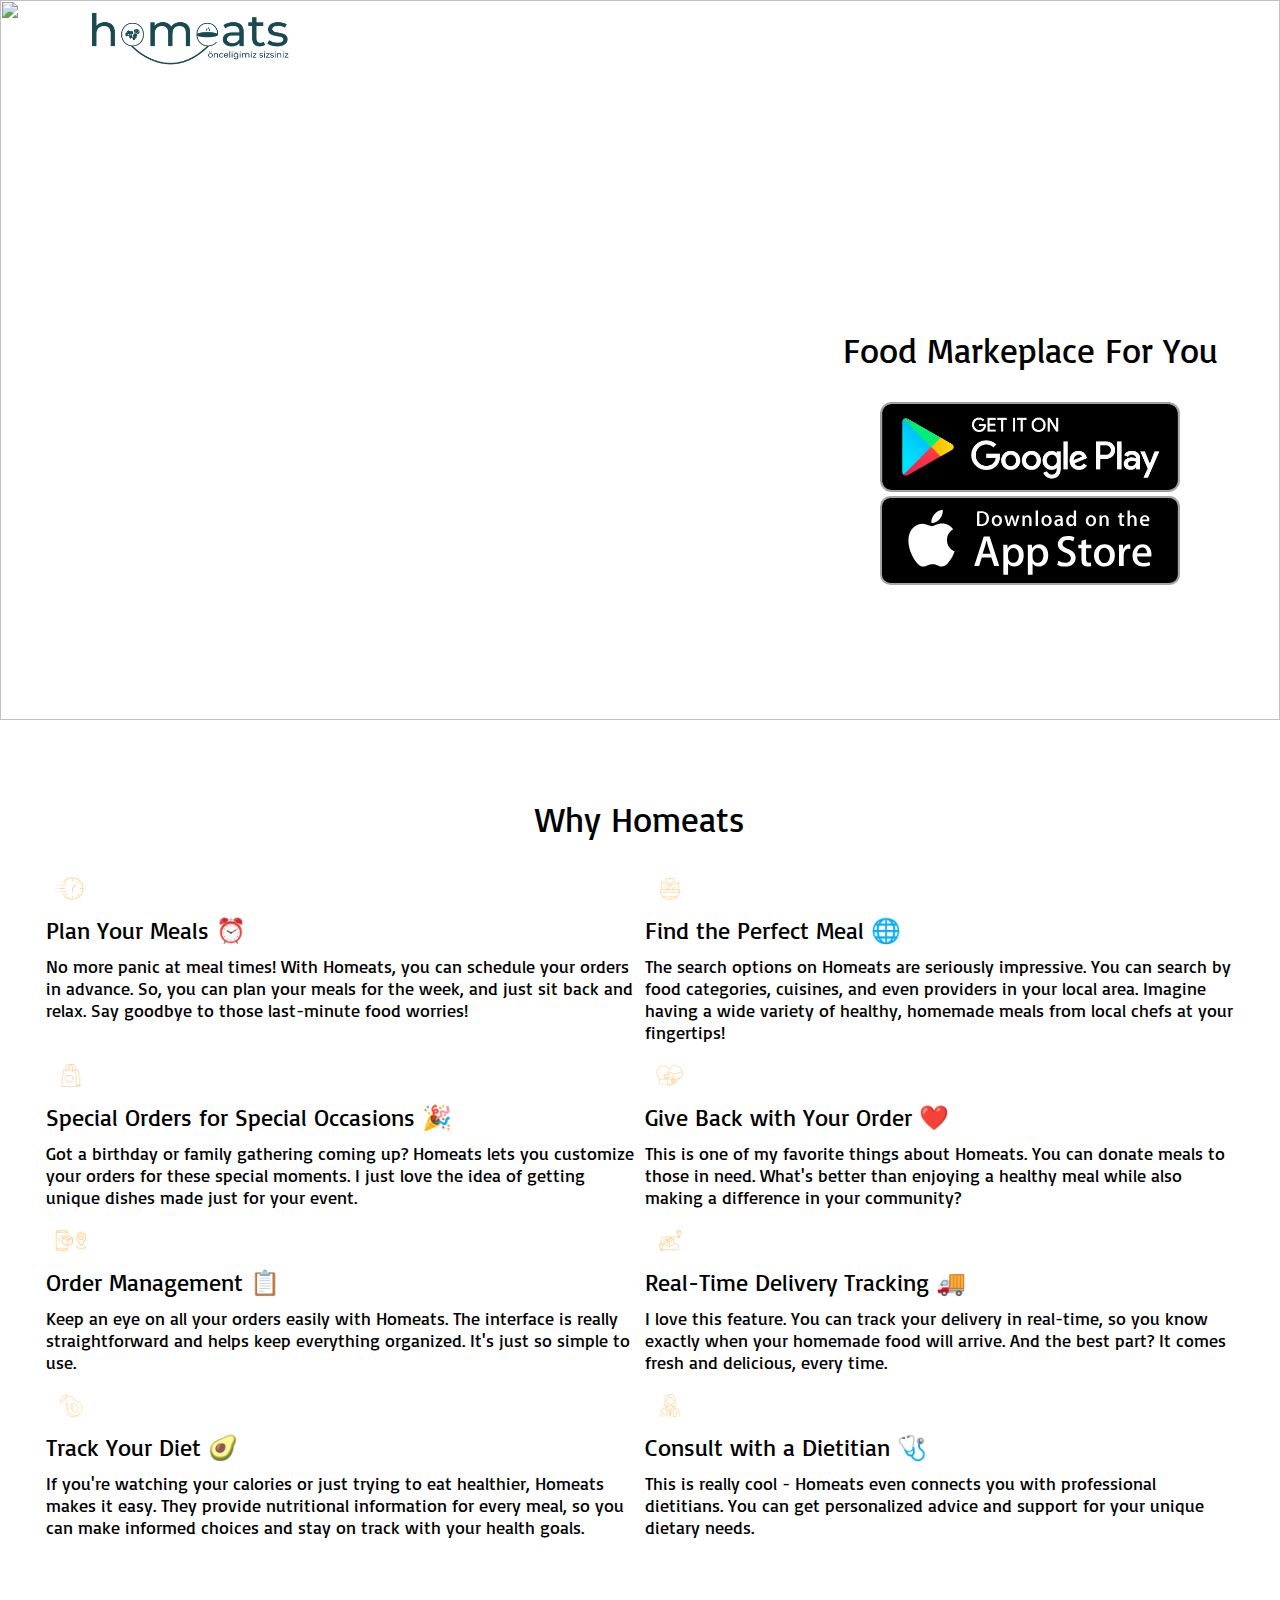
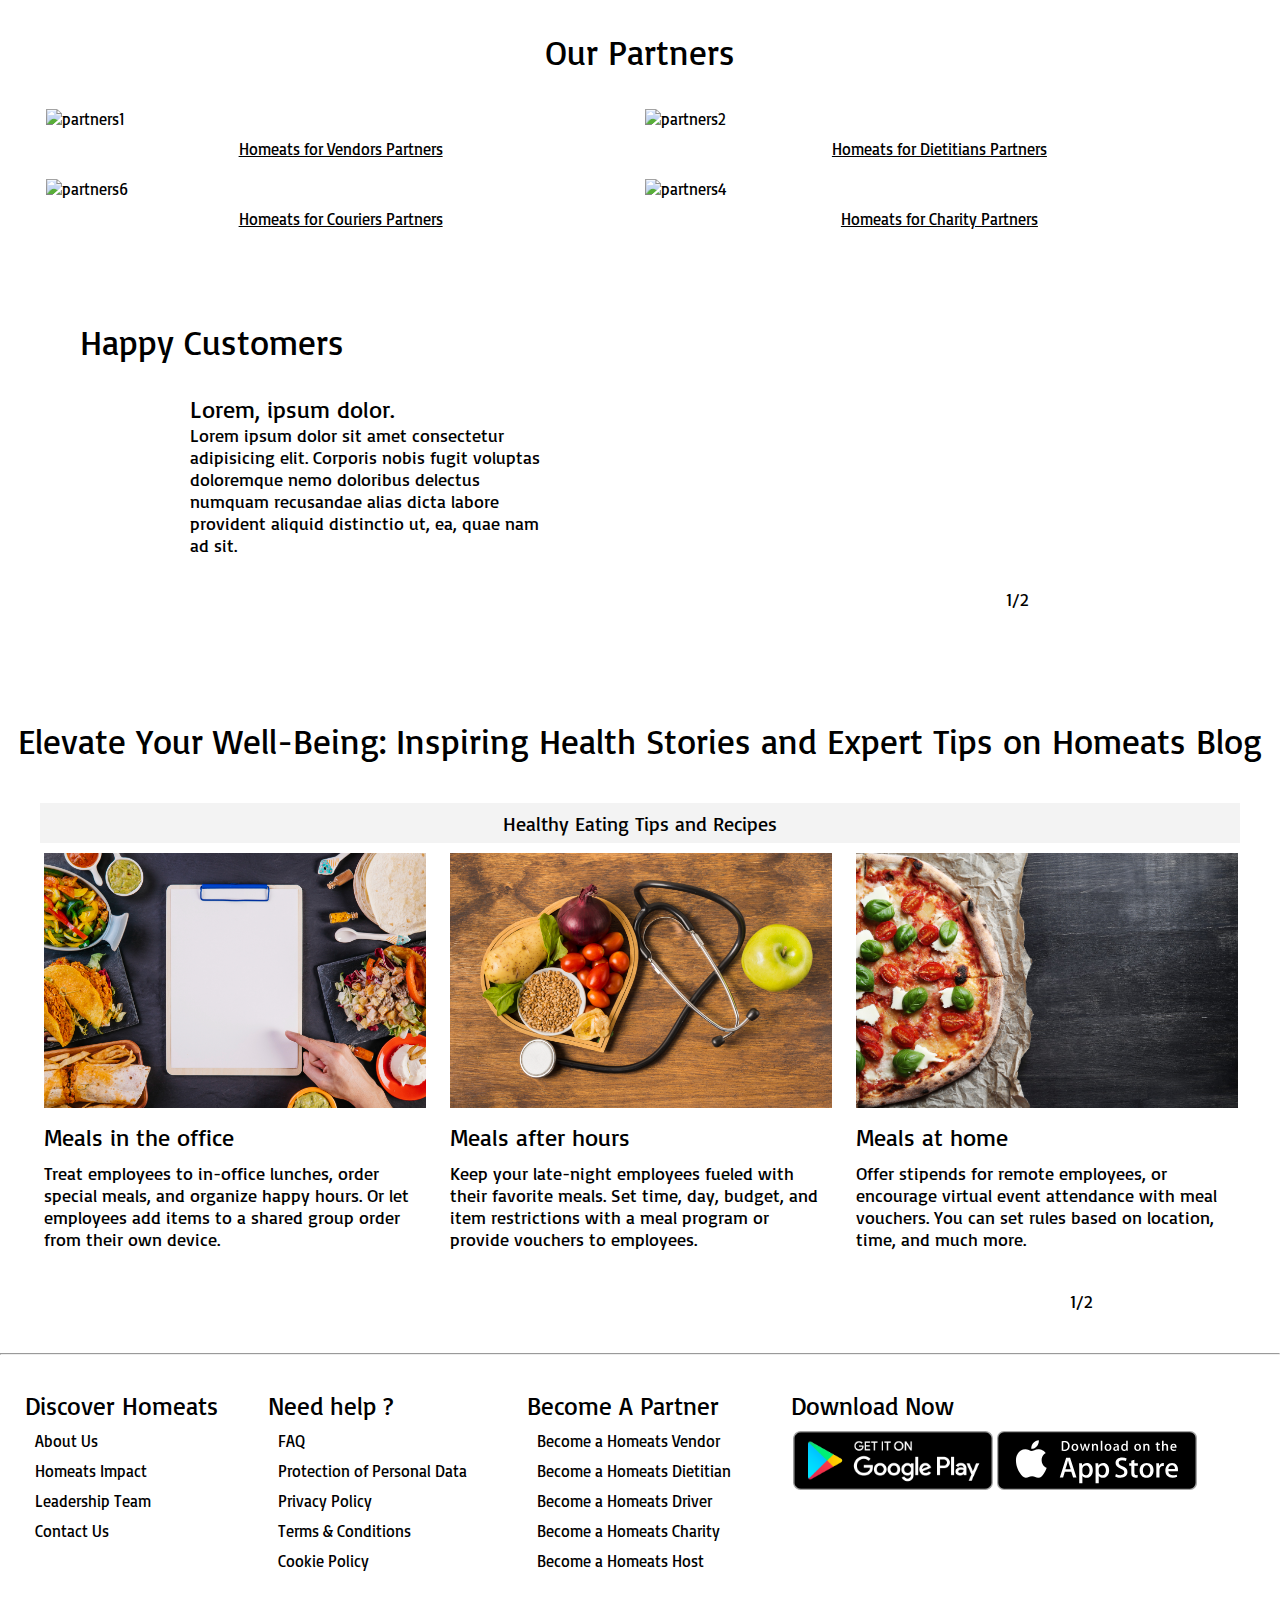
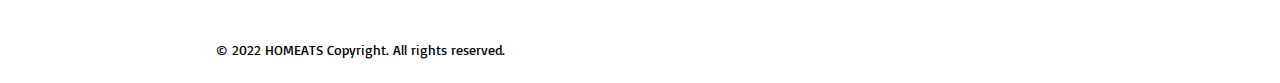
==== index.html @ 05ffae1e "small C" ====
<!DOCTYPE html>
<html lang="en">
<head>
    <meta charset="UTF-8">
    <meta http-equiv="X-UA-Compatible" content="IE=edge">
    <meta name="viewport" content="width=device-width, initial-scale=1.0">
    <script src="https://kit.fontawesome.com/84fa22bc8b.js" crossorigin="anonymous"></script>
    <link rel="stylesheet" href="style.css">
    <title>Homeats</title>
</head>
<body>
    <!---------------- header ---------------->
    <header id="header">
        <i class="fa-solid fa-bars header-bars" id="header-bars"></i>
        <a href="">
            <img src="images/logo.png" alt="logo" class="header-logo">
        </a>
    </header>
    <!---------------------------------------->



    <!---------------- nav ---------------->
    <nav>
        <div class="nav-content" id="nav-content">
            <a href="">
                <img src="images/logo.png" alt="logo" class="nav-logo">
            </a>
            <div class="nav-page">
                <a href="">
                    Discover Homeats
                </a>
                <a href="">
                    Need help?
                </a>
                <a href="">
                    Become Our Business Partner
                </a>
            </div>
            <div class="nav-download">
                <p>
                    Download Now
                </p>
                <a href="">
                    <img src="images/google play.png" alt="google play" class="nav-app-link">
                </a>
                <a href="">
                    <img src="images/app store.svg" alt="app store" class="nav-app-link">
                </a>
            </div>
            <div>
                <div class="flex-box social-media">
                    <a href="">
                        <i class="fa-brands fa-facebook"></i>
                    </a>
                    <a href="">
                        <i class="fa-brands fa-instagram"></i>
                    </a>
                    <a href="">
                        <i class="fa-brands fa-twitter"></i>
                    </a>
                    <a href="">
                        <i class="fa-brands fa-whatsapp"></i>
                    </a>
                </div>
                <div class="flex-box social-media">
                    <a href="">
                        <i class="fa-brands fa-youtube"></i>
                    </a>
                    <a href="">
                        <i class="fa-brands fa-linkedin"></i>
                    </a>
                    <a href="">
                        <i class="fa-brands fa-tiktok"></i>
                    </a>
                    <a href="">
                        <i class="fa-brands fa-pinterest"></i>
                    </a>    
                </div>
            </div>
        </div>

        <div class="nav-shadow" id="nav-shadow"></div>
    </nav>
    <!---------------------------------------->



    <!---------------- main ---------------->
    <main>
        <div id="box">
            <img src="images/Banner.png">
            
            
        </div>
        <div id="button">
    
        </div>
        <div class="main-content">
            <p class="statement">
                Food Markeplace For You
            </p>
            <a href="">
                <img src="images/google play.png" alt="google play" class="main-app-link">
            </a>
            <a href="">
                <img src="images/app store.svg" alt="app store" class="main-app-link">
            </a>
        </div>
    </main>
    <!---------------------------------------->



    <!---------------- features ---------------->
    <section class="features">
        <p class="features-statement statement">
            Why Homeats
        </p>
        <div class="feature">
            <img src="images/Why Homeats (2).png" alt="feature1">
            <p class="feature-title">
                Plan Your Meals ⏰
            </p>
            <p class="feature-text">
                No more panic at meal times! With Homeats, you can schedule your orders in advance. So, you can plan your meals for the week, and just sit back and relax. Say goodbye to those last-minute food worries!
            </p>
        </div>
        <div class="feature">
            <img src="images/Why Homeats (3).png" alt="feature3">
            <p class="feature-title">
                Find the Perfect Meal 🌐
            </p>
            <p class="feature-text">
                The search options on Homeats are seriously impressive. You can search by food categories, cuisines, and even providers in your local area. Imagine having a wide variety of healthy, homemade meals from local chefs at your fingertips!
            </p>
        </div>
        <div class="feature">
            <img src="images/Why Homeats (4).png" alt="feature4">
            <p class="feature-title">
                Special Orders for Special Occasions 🎉
            </p>
            <p class="feature-text">
                Got a birthday or family gathering coming up? Homeats lets you customize your orders for these special moments. I just love the idea of getting unique dishes made just for your event.
            </p>
        </div>
        <div class="feature">
            <img src="images/Why Homeats (5).png" alt="feature5">
            <p class="feature-title">
                Give Back with Your Order ❤️
            </p>
            <p class="feature-text">
                This is one of my favorite things about Homeats. You can donate meals to those in need. What's better than enjoying a healthy meal while also making a difference in your community?
            </p>
        </div>
        <div class="feature">
            <img src="images/Why Homeats (6).png" alt="feature7">
            <p class="feature-title">
                Order Management 📋
            </p>
            <p class="feature-text">
                Keep an eye on all your orders easily with Homeats. The interface is really straightforward and helps keep everything organized. It's just so simple to use.
            </p>
        </div>
        <div class="feature">
            <img src="images/Why Homeats (7).png" alt="feature8">
            <p class="feature-title">
                Real-Time Delivery Tracking 🚚
            </p>
            <p class="feature-text">
                I love this feature. You can track your delivery in real-time, so you know exactly when your homemade food will arrive. And the best part? It comes fresh and delicious, every time.
            </p>
        </div>
        <div class="feature">
            <img src="images/Why Homeats (8).png" alt="feature6">
            <p class="feature-title">
                Track Your Diet 🥑
            </p>
            <p class="feature-text">
                If you're watching your calories or just trying to eat healthier, Homeats makes it easy. They provide nutritional information for every meal, so you can make informed choices and stay on track with your health goals.
            </p>
        </div>
        <div class="feature">
            <img src="images/Why Homeats (9).png" alt="feature2">
            <p class="feature-title">
                Consult with a Dietitian 🩺
            </p>
            <p class="feature-text">
                This is really cool - Homeats even connects you with professional dietitians. You can get personalized advice and support for your unique dietary needs.
            </p>
        </div>
    </section>
    <!---------------------------------------->


    



    <!---------------- partenrs ---------------->
    <section class="partners">
        <p class="statement">
            Our Partners
        </p>
        <div class="partner">
            <img src="images/Homeats for Vendor.png" alt="partners1">
            <a href="https://recorderb2.github.io/homeats-business-test/">
                Homeats for Vendors Partners
            </a>
            <!-- <a href="/business.html">
                Homeats for Vendors Partners
            </a> -->
        </div>
        <div class="partner">
            <img src="images/Homeats for Dietitians (1).png" alt="partners2">
            <a href="">
                Homeats for Dietitians Partners
            </a>
        </div>
        <div class="partner">
            <img src="images/Homeats for Drivers.png" alt="partners6">
            <a href="">
                Homeats for Couriers Partners
            </a>
        </div>
        <div class="partner">
            <img src="images/Homeats for Charity (1).png" alt="partners4">
            <a href="">
                Homeats for Charity Partners
            </a>
        </div>
    </section>
    <!---------------------------------------->


        <!---------------- stories ---------------->

        <section>
            <p class="stories-statement statement">
                Happy Customers
            </p>
            <div class="stories">
                <div class="story">
                    <p class="story-title">
                        Lorem, ipsum dolor.
                    </p>
                    <p class="story-text">
                        Lorem ipsum dolor sit amet consectetur adipisicing elit. Corporis nobis fugit voluptas doloremque nemo doloribus delectus numquam recusandae alias dicta labore provident aliquid distinctio ut, ea, quae nam ad sit.
                    </p>
                </div>
                <img src="images/Happy costumers.png" alt="">
            </div>
            <div class="stories-slider">
                <i class="fa-solid fa-chevron-right"></i>
                <i class="fa-solid fa-chevron-left"></i>
                <p>
                    1/2
                </p>
            </div>
        </section>
        <!---------------------------------------->



    <!---------------- blogs ---------------->
    <section class="blogs">
        <p class="statement">
            Elevate Your Well-Being: Inspiring Health Stories and Expert Tips on Homeats Blog
        </p>
        <!-- <p class="blogs-statement">
            Offering food is an effective way to reward employees and engage customers.
        </p> -->
        <div class="blog-bar">
            <i class="fa-solid fa-chevron-left"></i>
            <p>
                Healthy Eating Tips and Recipes
            </p>
            <!-- <p>
                Fitness and Exercise for a Balanced Lifestyle
            </p>
            <p>
                Nutrition and Wellness Insights
            </p>
            <p>
                Special Dietary Needs: Gluten-Free, Dairy-Free, and More
            </p>
            <p>
                Weight Management Strategies and Advice
            </p>
            <p>
                Plant-Based and Vegan Living
            </p>
            <p>
                Mindful Eating: Nourishing Body and Mind
            </p>
            <p>
                Meal Planning and Prep: Simplifying Healthy Eating
            </p>
            <p>
                Healthy Snacking Ideas and Recipes
            </p>
            <p>
                Boosting Immunity: Supporting a Stronger Body
            </p>
            <p>
                Cooking Tips and Techniques for Healthier Meals
            </p>
            <p>
                Smart Grocery Shopping: Making Healthier Choices
            </p>
            <p>
                Healthy Lifestyle Hacks for Busy Individuals
            </p>
            <p>
                Eating for Energy: Fueling Your Active Life
            </p>
            <p>
                Sustainable Eating: Nurturing Your Body and the Planet
            </p> -->
            <i class="fa-solid fa-chevron-right"></i>
        </div>
        <div class="blog-section" id="blog-section1">
            <div class="blog" id="blog1">
                <img src="images/articles/article1.jpg" alt="">
                <p class="blog-title">
                    Meals in the office
                </p>
                <p class="blog-text">
                    Treat employees to in-office lunches, order special meals, and organize happy hours. Or let employees add items to a shared group order from their own device.
                </p>
            </div>
            <div class="blog" id="blog2">
                <img src="images/articles/article2.jpg" alt="">
                <p class="blog-title">
                    Meals after hours
                </p>
                <p class="blog-text">
                    Keep your late-night employees fueled with their favorite meals. Set time, day, budget, and item restrictions with a meal program or provide vouchers to employees.
                </p>
            </div>
            <div class="blog" id="blog3">
                <img src="images/circle/pizza.jpg" alt="">
                <p class="blog-title">
                    Meals at home
                </p>
                <p class="blog-text">
                    Offer stipends for remote employees, or encourage virtual event attendance with meal vouchers. You can set rules based on location, time, and much more.
                </p>
            </div>
            <div class="blog" id="blog4">
                <img src="images/articles/article4.jpg" alt="">
                <p class="blog-title">
                    Meals while traveling
                </p>
                <p class="blog-text">
                    Whether for traveling sales teams or employees at client sites, you can set up meal programs to make sure they’re well fed no matter where they are.
                </p>
            </div>
        </div>
        <div class="blogs-slider">
            <i class="fa-solid fa-chevron-right"></i>
            <i class="fa-solid fa-chevron-left"></i>
            <p>
                1/2
            </p>
        </div>
    </section>
    <!---------------------------------------->

    <hr>

    <!---------------- footer ---------------->
    <footer>
        <div>
            <p class="footer-title">
                Discover Homeats
            </p>
            <a href="">
                About Us
            </a>
            <a href="">
                Homeats Impact
            </a>
            <a href="">
                Leadership Team
            </a>
            <a href="">
                Contact Us
            </a>
            <!-- <a href="">
                Social Responsibility Projects
            </a> -->
        </div>
        <div>
            <p class="footer-title">
                Need help ?
            </p>
            <a href="">
                FAQ
            </a>
            <a href="">
                Protection of Personal Data
            </a>
            <a href="">
                Privacy Policy
            </a>
            <a href="">
                Terms & Conditions
            </a>
            <a href="">
                Cookie Policy            
            </a>
        </div>
        <div class="cu-width">
            <p class="footer-title">
                Become A Partner
            </p>
            <a href="">
                Become a Homeats Vendor
            </a>
            <a href="">
                Become a Homeats Dietitian
            </a>
            <a href="">
                Become a Homeats Driver 
            </a>
            <a href="">
                Become a Homeats Charity
            </a>
            <a href="">
                Become a Homeats Host           
            </a>
        </div>
        <div>
            <p class="footer-title">
                Download Now
            </p>
            <div class="flex-box">
                <a href="">
                    <img src="images/google play.png" alt="goole play" class="footer-app-link">
                </a>
                <a href="">
                    <img src="images/app store.svg" alt="app store" class="footer-app-link">
                </a>
            </div>
        </div>
        <div class="footer-end">
            <div>
                <div class="flex-box social-media">
                    <a href="">
                        <i class="fa-brands fa-facebook"></i>
                    </a>
                    <a href="">
                        <i class="fa-brands fa-instagram"></i>
                    </a>
                    <a href="">
                        <i class="fa-brands fa-twitter"></i>
                    </a>
                    <a href="">
                        <i class="fa-brands fa-whatsapp"></i>
                    </a>
                </div>
                <div class="flex-box social-media">
                    <a href="">
                        <i class="fa-brands fa-youtube"></i>
                    </a>
                    <a href="">
                        <i class="fa-brands fa-linkedin"></i>
                    </a>
                    <a href="">
                        <i class="fa-brands fa-tiktok"></i>
                    </a>
                    <a href="">
                        <i class="fa-brands fa-pinterest"></i>
                    </a>    
                </div>
            </div>
            <p class="copy-right">
                © 2022 HOMEATS Copyright. All rights reserved.
            </p>
        </div>    
    </footer>
    <script src="main.js"></script>
</body>
</html>
---- style.css ----
/* main sitting */
@import url("https://fonts.googleapis.com/css2?family=Basic&display=swap");
/* font-family: 'Basic', sans-serif; */
* {
  box-sizing: border-box;
  margin: 0;
  padding: 0;
  font-family: "Basic", sans-serif;
}
html {
  overflow-x: hidden;
}
body {
  /* background-color: #f0f0f0; */
  overflow-x: hidden;
  position: relative;
}
a {
  text-decoration: none;
  color: black;
}
a:hover {
  color: grey;
}
/* ------------------------ */

/* -------- clases -------- */
.statement {
  text-align: center;
  font-size: 23px;
  /* size */
  width: 100vw;
  /* space */
  margin: 6vw 5px 30px 5px;
}
.flex-box {
  display: flex;
}
/* ------------------------ */

/* -------- header -------- */
header {
  /* size */
  width: 100vw;
  /* move */
  position: fixed;
  z-index: 1;
}
.header-bars {
  color: #1a4951;
  cursor: pointer;
  /* size */
  font-size: 30px;
  /* move */
  position: relative;
  bottom: 25px;
  /* space */
  margin: 0 0 0 4vw;
}
.header-logo {
  /* size */
  width: 200px;
  /* space */
  margin: 10px 2vw 2px 3vw;
}
/* ------------------------ */

/* -------- nav -------- */
.nav-content {
  background-color: #f0f0f0;
  z-index: 3;
  /* dispaly */
  display: flex;
  flex-direction: column;
  align-items: center;
  /* size */
  width: 300px;
  max-width: 88vw;
  height: 100vh;
  /* move */
  position: fixed;
  top: 0;
  left: -300px;
  transition: transform 130ms ease-in-out;
}
.nav-logo {
  /* size */
  width: 200px;
  height: 60px;
  /* space */
  margin: 9px 0 20px 0;
}
.nav-page > a {
  text-align: center;
  /* display */
  display: block;
  /* space */
  margin: 25px 10px;
}
.nav-download {
  /* display */
  display: flex;
  flex-direction: column;
  align-items: center;
}
.nav-download > p {
  /* space */
  margin: 10px 0;
}
.nav-app-link {
  /* size */
  width: 200px;
  /* space */
  margin: 0 5px;
}
.nav-shadow {
  background-color: #0000007c;
  z-index: 2;
  cursor: pointer;
  /* display */
  display: none;
  /* size */
  width: 100vw;
  height: 100vh;
  /* move */
  position: fixed;
  top: 0;
}
nav .social-media{
  margin-top: 10px;
}
/* ------------------------ */

/* -------- main -------- */
#box {
  display: flex;
  position: absolute;
  z-index: -1;
  top: 0;
  transition: transform 330ms ease-in-out;
}
#box > img {
  width: 100vw;
  height: 60vh;
}
/* .main-statement{
    font-size: 20px;
    margin: 20px 0;
    text-align: center;
} */
.main-content {
  /* display */
  display: flex;
  flex-direction: column;
  align-items: center;
  justify-content: center;
  /* size */
  height: 60vh;
  width: 100vw;
}
.main-app-link {
  /* size */
  width: 200px;
}
/* ------------------------ */

/* -------- fetures -------- */
.features {
  display: flex;
  flex-wrap: wrap;
  justify-content: center;
}
/* .features-statement{
  text-align: left;
  margin-left: 10px;
} */
.feature {
  /* border: black solid 1px; */
  padding: 15px;
  width: 100vw;
}
.feature > img {
  width: 50px;
}
.feature > p {
  margin: 10px 0;
}
.feature-title {
  font-size: 24px;
}
.feature-text {
  font-size: 18px;
}
/* ------------------------ */

/* -------- stories -------- */
.stories{
  display: flex;
  justify-content: center;
  align-items: center;
  /* background-color: red; */
}
.stories-statement {
  text-align: left;
  margin-left: 80px;
}
.stories > img{
  width: 45%;
  margin-right: 8%;
}
.story{
  width: 65%;
  margin-left: 10%;
}
.story-title{
  font-size: 24px;
  width: 60%;
  margin-left: 10%;
}
.story-text{
  font-size: 18px;
  width: 60%;
  margin-left: 10%;
}


.stories-slider {
  display: flex;
  flex-direction: row-reverse;
  align-items: center;
  width: 90vw;
  /* background-color: brown; */
  /* height: 7vh; */
  margin: 20px 30px 20px 0;
}
.stories-slider > i {
  cursor: pointer;
  font-size: 25px;
  text-align: center;
  width: 40px;
  line-height: 40px;
  border-radius: 50%;
  background-color: rgb(221, 221, 221);
  margin: 8px;
}
.stories-slider > p {
  font-size: 18px;
  margin: 12px;
}
/* ------------------------ */



/* -------- partenrs -------- */
.partners {
  /* display */
  display: flex;
  flex-wrap: wrap;
  justify-content: center;
}
.partner {
  /* dispaly */
  display: flex;
  flex-direction: column;
  align-items: center;
  /* space */
  margin: 15px 0;
}
.partner > img {
  /* size */
  width: 100vw;
}
.partner > a {
  margin: 10px 0;
  text-decoration: underline;
}
/* ------------------------ */



/* -------- blogs -------- */

.blogs {
  /* height: 100vh; */
  display: flex;
  flex-direction: column;
  justify-content: center;
  align-items: center;
}

.blogs-statement{
    /* color:red; */
    font-size: 18px;
    margin: 0 5px 30px 5px;
    text-align: center;
}

.blog-bar {
  background-color: rgb(243, 243, 243);
  width: 85vw;
  height: 40px;
  font-size: 16px;
  display: flex;
  justify-content: space-around;
  align-items: center;
  margin: 10px 0;
}
.blog-bar > p {
  display: flex;
  height: 100%;
  /* width: 50%; */
  justify-content: center;
  align-items: center;
}
.blog-bar > i{
  /* width: 10%; */
}
.blog-section {
  width: 85vw;
  overflow: hidden;
  display: flex;
  /* justify-content: center; */
}
.blog {
  /* height: 55vh; */
  /* flex: 1 0 33.333%; */
  flex: 1 0 100%;
  /* width: calc(100% / 3); */
  /* width: 95%;
    transform: translateX(-000%); */
}
#blog1 {
  /* background-color: blue; */
}
/* #blog2{
    background-color: red;
}
#blog3{
    background-color: green;
}
#blog4{
    background-color: yellow;
}
#blog5{
    background-color: purple;
} */
.blog > img {
  width: 100%;
}
.blog-title {
  font-size: 24px;
  margin: 10px 0;
}
.blog-text {
  font-size: 18px;
}
.blogs-slider {
  display: flex;
  flex-direction: row-reverse;
  align-items: center;
  width: 90vw;
  /* background-color: brown; */
  height: 7vh;
  margin: 20px 0;
}
.blogs-slider > i {
  cursor: pointer;
  font-size: 25px;
  text-align: center;
  width: 40px;
  line-height: 40px;
  border-radius: 50%;
  background-color: rgb(221, 221, 221);
  margin: 8px;
}
.blogs-slider > p {
  font-size: 18px;
  margin: 12px;
}




/* ------------------------ */



/* -------- footer -------- */
footer > div {
  /* space */
  margin: 25px;
}
.footer-title {
  font-size: 25px;
  /* space */
  margin: 10px 0;
}
footer > div > a {
  /* display */
  display: block;
  /* space */
  margin: 10px;
}
.footer-app-link {
  /* size */
  width: 40vw;
  margin: 0 2px;
  max-width: 200px;
}
.footer-end {
  display: flex;
  flex-wrap: wrap;
}
.social-media {
  font-size: 25px;
  /* size */
  width: 90vw;
}
.social-media > a {
  /* display */
  display: block;
  /* space */
  margin: 5px;
}
.copy-right {
  font-size: 14px;
  margin: 10px 0 0 15px;
}
/* ------------------------ */

/* ------------------------ 360px ------------------------ */
@media (min-width: 360px) {
}
/* -------------------------------------------------------- */

/* ------------------------ 460px ------------------------ */
@media (min-width: 460px) {
  /* -------- footer -------- */
  .footer-end {
    justify-content: space-between;
    align-items: center;
  }
  .social-media {
    width: max-content;
  }
  /* ------------------------ */
}
/* -------------------------------------------------------- */

/* ------------------------ 560px ------------------------ */
@media (min-width: 560px) {
  /* -------- main -------- */
  #box > img {
    height: 80vh;
  }
  .main-content {
    height: 80vh;
  }

  
  /* ------------------------- */

  /* -------- features -------- */
  .feature {
    padding: 0;
    width: 46vw;
    margin: 5px;
  }
  /* -------------------------- */

  /* -------- partners -------- */
  .partners {
    /* display */
    display: flex;
    flex-wrap: wrap;
    justify-content: center;
  }
  .partner {
    /* dispaly */
    display: flex;
    flex-direction: column;
    align-items: center;
    /* space */
    margin: 5px;
  }
  .partner > img {
    /* size */
    width: 46vw;
  }
  /* ------------------------ */

  /* --------- blogs ----------- */

  .blog-bar {
    background-color: rgb(243, 243, 243);
    width: 91.5vw;
    height: 40px;
    font-size: 16px;
    display: flex;
    justify-content: space-around;
    align-items: center;
    margin: 10px 0;
  }
  .blog-bar > p {
    display: flex;
    height: 100%;
    width: 50%;
    justify-content: center;
    align-items: center;
  }
  .blog-bar-active {
    background-color: rgb(199, 199, 199);
  }

  .blog-section {
    width: 93vw;
    overflow: hidden;
    display: flex;
    /* justify-content: center; */
  }
  .blog {
    /* height: 55vh; */
    /* flex: 1 0 33.333%; */
    flex: 1 0 48.1%;
    margin: 0 1%;
    /* width: calc(100% / 3); */
    /* width: 95%;
    transform: translateX(-000%); */
  }
  /* ------------------------ */
}
/* -------------------------------------------------------- */

/* ------------------------ 700px ------------------------ */
@media (min-width: 700px) {
  /* -------- clases -------- */
  .statement {
    font-size: 26px;
  }
  /* ------------------------ */

  /* -------- main -------- */
  main {
    /* background-image: url(images/bg-large.jpg); */
    /* size */
    width: 100vw;
    height: 80vh;
    /* move */
    position: relative;
  }
  .main-content {
    /* move */
    position: absolute;
    left: calc(50vw - 200px);
    top: 100px;
    
  }
  .main-app-link {
    /* size */
    width: 230px;
  }
  /* ------------------------ */
}
/* -------------------------------------------------------- */

/* ------------------------ 800px ------------------------ */
@media (min-width: 800px) {
  /* -------- footer -------- */
  footer {
    display: flex;
    flex-wrap: wrap;
  }
  /* ------------------------ */
}
/* -------------------------------------------------------- */

/* ------------------------ 900px ------------------------ */
@media (min-width: 900px) {
  /* -------- clases -------- */
  .statement {
    font-size: 35px;
  }
  /* ------------------------ */

  /* -------- main -------- */
  .main-content {
    /* move */
    position: absolute;
    left: calc(50vw - 250px);
    top: 60px;
  }
  .main-app-link {
    /* size */
    width: 300px;
  }
  /* ------------------------ */

  /* --------- blogs ----------- */

  .blog-bar {
    background-color: rgb(243, 243, 243);
    width: 93.7vw;
    height: 40px;
    font-size: 16px;
    display: flex;
    justify-content: space-around;
    align-items: center;
    margin: 10px 0;
  }
  .blog-bar > p {
    display: flex;
    height: 100%;
    width: 50%;
    justify-content: center;
    align-items: center;
    font-size: 20px;
  }
  .blog-bar-active {
    background-color: rgb(199, 199, 199);
  }

  .blog-section {
    width: 95vw;
    overflow: hidden;
    display: flex;
    /* justify-content: center; */
  }
  .blog {
    /* height: 55vh; */
    flex: 1 0 31.4%;
    /* flex: 1 0 48.1%; */
    margin: 0 1%;
    /* width: calc(100% / 3); */
    /* width: 95%;
        transform: translateX(-000%); */
  }
  /* ------------------------ */

  /* -------- footer -------- */
  .footer-end {
    justify-content: space-around;
    width: 41vw;
  }
  /* .cu-width{
        width: 270px;
    } */
  /* ------------------------ */
}
/* -------------------------------------------------------- */
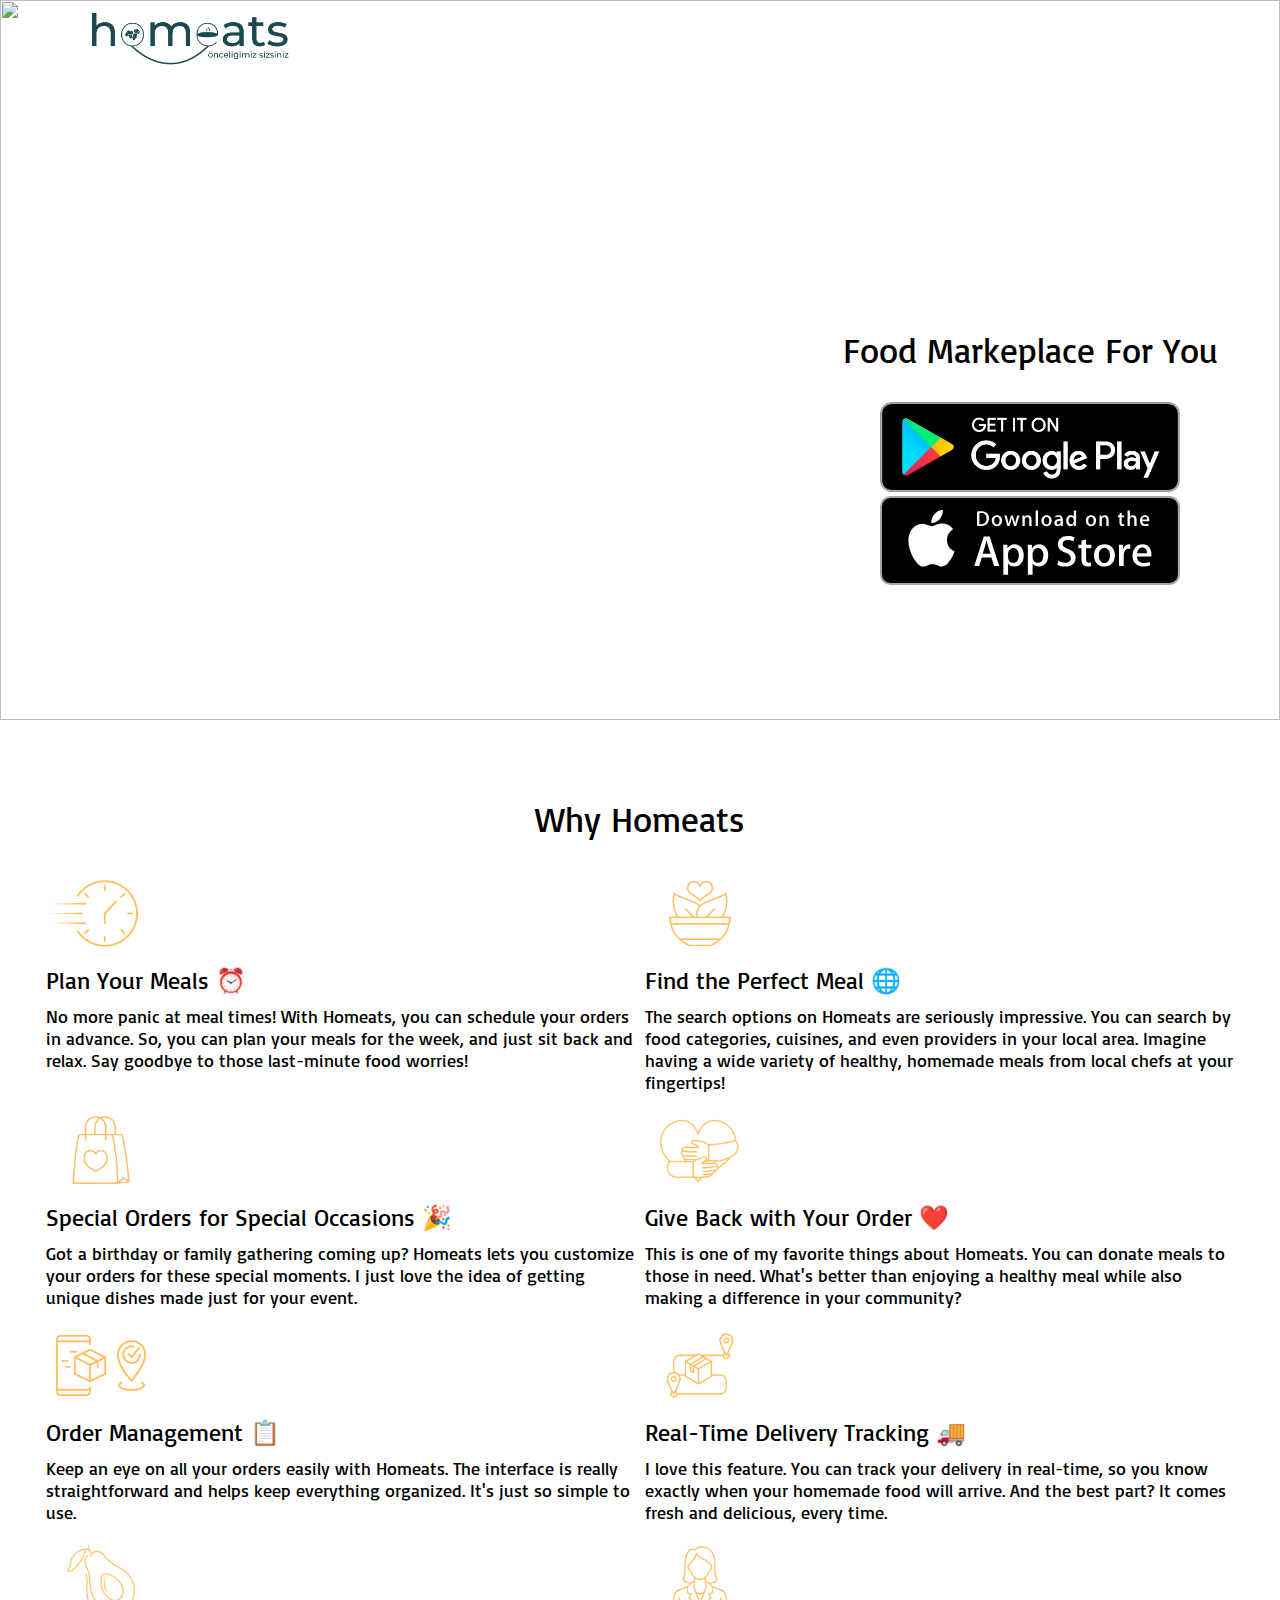
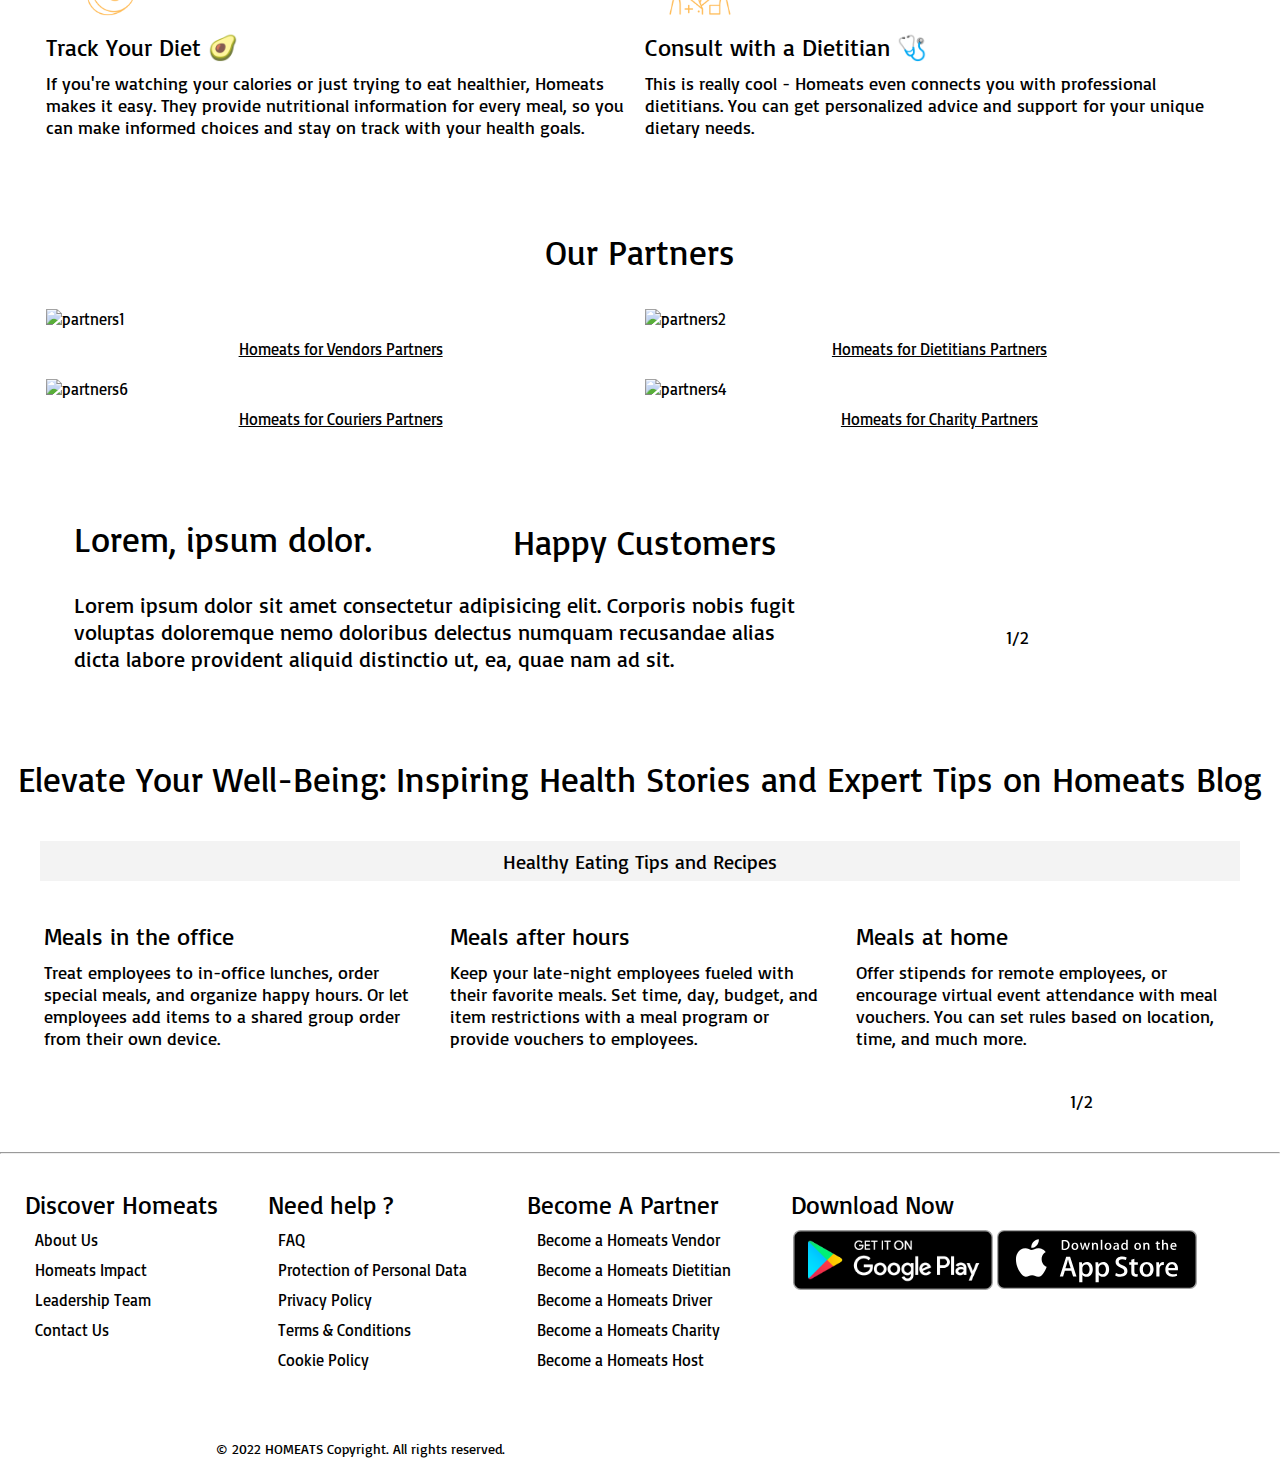
==== commit 6fcf7b62: "sadygd" ====
--- a/index.html
+++ b/index.html
@@ -89,9 +89,8 @@
     <!---------------- main ---------------->
     <main>
         <div id="box">
-            <img src="images/Banner.png">
-            
-            
+            <img class="large" src="images/home-page/Banner-large.png">
+            <img class="small" src="images/home-page/Banner-small.png">
         </div>
         <div id="button">
     
@@ -118,7 +117,7 @@
             Why Homeats
         </p>
         <div class="feature">
-            <img src="images/Why Homeats (2).png" alt="feature1">
+            <img src="images/home-page/Why Homeats (2).png" alt="feature1">
             <p class="feature-title">
                 Plan Your Meals ⏰
             </p>
@@ -127,7 +126,7 @@
             </p>
         </div>
         <div class="feature">
-            <img src="images/Why Homeats (3).png" alt="feature3">
+            <img src="images/home-page/Why Homeats (3).png" alt="feature3">
             <p class="feature-title">
                 Find the Perfect Meal 🌐
             </p>
@@ -136,7 +135,7 @@
             </p>
         </div>
         <div class="feature">
-            <img src="images/Why Homeats (4).png" alt="feature4">
+            <img src="images/home-page/Why Homeats (4).png" alt="feature4">
             <p class="feature-title">
                 Special Orders for Special Occasions 🎉
             </p>
@@ -145,7 +144,7 @@
             </p>
         </div>
         <div class="feature">
-            <img src="images/Why Homeats (5).png" alt="feature5">
+            <img src="images/home-page/Why Homeats (5).png" alt="feature5">
             <p class="feature-title">
                 Give Back with Your Order ❤️
             </p>
@@ -154,7 +153,7 @@
             </p>
         </div>
         <div class="feature">
-            <img src="images/Why Homeats (6).png" alt="feature7">
+            <img src="images/home-page/Why Homeats (6).png" alt="feature7">
             <p class="feature-title">
                 Order Management 📋
             </p>
@@ -163,7 +162,7 @@
             </p>
         </div>
         <div class="feature">
-            <img src="images/Why Homeats (7).png" alt="feature8">
+            <img src="images/home-page/Why Homeats (7).png" alt="feature8">
             <p class="feature-title">
                 Real-Time Delivery Tracking 🚚
             </p>
@@ -172,7 +171,7 @@
             </p>
         </div>
         <div class="feature">
-            <img src="images/Why Homeats (8).png" alt="feature6">
+            <img src="images/home-page/Why Homeats (8).png" alt="feature6">
             <p class="feature-title">
                 Track Your Diet 🥑
             </p>
@@ -181,7 +180,7 @@
             </p>
         </div>
         <div class="feature">
-            <img src="images/Why Homeats (9).png" alt="feature2">
+            <img src="images/home-page/Why Homeats (9).png" alt="feature2">
             <p class="feature-title">
                 Consult with a Dietitian 🩺
             </p>
@@ -203,7 +202,7 @@
             Our Partners
         </p>
         <div class="partner">
-            <img src="images/Homeats for Vendor.png" alt="partners1">
+            <img src="images/home-page/Homeats for Vendor.png" alt="partners1">
             <a href="https://recorderb2.github.io/homeats-business-test/">
                 Homeats for Vendors Partners
             </a>
@@ -212,26 +211,25 @@
             </a> -->
         </div>
         <div class="partner">
-            <img src="images/Homeats for Dietitians (1).png" alt="partners2">
+            <img src="images/home-page/Homeats for Dietitians.png" alt="partners2">
             <a href="">
                 Homeats for Dietitians Partners
             </a>
         </div>
         <div class="partner">
-            <img src="images/Homeats for Drivers.png" alt="partners6">
+            <img src="images/home-page/Homeats for Drivers.png" alt="partners6">
             <a href="">
                 Homeats for Couriers Partners
             </a>
         </div>
         <div class="partner">
-            <img src="images/Homeats for Charity (1).png" alt="partners4">
+            <img src="images/home-page/Homeats for Charity.png" alt="partners4">
             <a href="">
                 Homeats for Charity Partners
             </a>
         </div>
     </section>
     <!---------------------------------------->
-
 
         <!---------------- stories ---------------->
 
@@ -248,7 +246,7 @@
                         Lorem ipsum dolor sit amet consectetur adipisicing elit. Corporis nobis fugit voluptas doloremque nemo doloribus delectus numquam recusandae alias dicta labore provident aliquid distinctio ut, ea, quae nam ad sit.
                     </p>
                 </div>
-                <img src="images/Happy costumers.png" alt="">
+                <img src="images/home-page/Happy costumers.png" alt="">
             </div>
             <div class="stories-slider">
                 <i class="fa-solid fa-chevron-right"></i>
@@ -321,7 +319,7 @@
         </div>
         <div class="blog-section" id="blog-section1">
             <div class="blog" id="blog1">
-                <img src="images/articles/article1.jpg" alt="">
+                <img src="images/home-page/Happy costumers (3).png" alt="">
                 <p class="blog-title">
                     Meals in the office
                 </p>
@@ -330,7 +328,7 @@
                 </p>
             </div>
             <div class="blog" id="blog2">
-                <img src="images/articles/article2.jpg" alt="">
+                <img src="images/home-page/Happy costumers (4).png" alt="">
                 <p class="blog-title">
                     Meals after hours
                 </p>
@@ -339,7 +337,7 @@
                 </p>
             </div>
             <div class="blog" id="blog3">
-                <img src="images/circle/pizza.jpg" alt="">
+                <img src="images/home-page/Happy costumers (5).png" alt="">
                 <p class="blog-title">
                     Meals at home
                 </p>
@@ -348,7 +346,7 @@
                 </p>
             </div>
             <div class="blog" id="blog4">
-                <img src="images/articles/article4.jpg" alt="">
+                <img src="images/home-page/Happy costumers (2).png" alt="">
                 <p class="blog-title">
                     Meals while traveling
                 </p>
@@ -482,4 +480,4 @@
     </footer>
     <script src="main.js"></script>
 </body>
-</html>
+</html>--- a/style.css
+++ b/style.css
@@ -127,7 +127,9 @@
   top: 0;
 }
 nav .social-media{
+  width:100%;
   margin-top: 10px;
+  margin-left: auto;
 }
 /* ------------------------ */
 
@@ -141,7 +143,7 @@
 }
 #box > img {
   width: 100vw;
-  height: 60vh;
+  height:100vh;
 }
 /* .main-statement{
     font-size: 20px;
@@ -154,13 +156,18 @@
   flex-direction: column;
   align-items: center;
   justify-content: center;
-  /* size */
-  height: 60vh;
+  position: relative;
+  bottom: 130px;
+  /* size */
+  height: 90vh;
   width: 100vw;
 }
 .main-app-link {
   /* size */
   width: 200px;
+}
+.large{
+  display: none;
 }
 /* ------------------------ */
 
@@ -180,7 +187,8 @@
   width: 100vw;
 }
 .feature > img {
-  width: 50px;
+  width: 120px;
+  margin-left: -20px;
 }
 .feature > p {
   margin: 10px 0;
@@ -196,31 +204,33 @@
 /* -------- stories -------- */
 .stories{
   display: flex;
+  flex-direction: column-reverse;
   justify-content: center;
   align-items: center;
   /* background-color: red; */
 }
-.stories-statement {
+/* .stories-statement {
   text-align: left;
-  margin-left: 80px;
-}
+  margin-left: 40px;
+} */
 .stories > img{
-  width: 45%;
-  margin-right: 8%;
+  width: 100%;
+  max-height: 500px;
+  /* margin-right: 8%; */
 }
 .story{
-  width: 65%;
-  margin-left: 10%;
+  /* width: 95%; */
+  /* margin-left: 10%; */
 }
 .story-title{
   font-size: 24px;
-  width: 60%;
-  margin-left: 10%;
+  /* width: 60%; */
+  margin: 0 10px;
 }
 .story-text{
   font-size: 18px;
-  width: 60%;
-  margin-left: 10%;
+  /* width: 60%; */
+  margin: 0 10px;
 }
 
 
@@ -386,6 +396,12 @@
 
 
 /* -------- footer -------- */
+footer{
+  /* background-color: rgb(110, 110, 110); */
+  /* margin-bottom: -25px; */
+  /* margin-top: -1px; */
+  /* padding-top: 10px; */
+}
 footer > div {
   /* space */
   margin: 25px;
@@ -430,11 +446,34 @@
 
 /* ------------------------ 360px ------------------------ */
 @media (min-width: 360px) {
+  #box > img{
+    height: 40vh;
+  }
+  .main-content{
+    top:120px;
+    height: 70vh;
+  }
+  .small{
+    display: none;
+  }
+  .large{
+    display: inline;
+  }
 }
 /* -------------------------------------------------------- */
 
 /* ------------------------ 460px ------------------------ */
 @media (min-width: 460px) {
+  .stories{
+    position: relative;
+  }
+  .story{
+    position: absolute;
+    /* bottom: 10vw; */
+  }
+  .story-text{
+    width:60%;
+  }
   /* -------- footer -------- */
   .footer-end {
     justify-content: space-between;
@@ -459,6 +498,14 @@
 
   
   /* ------------------------- */
+  .story{
+    /* bottom:40vw; */
+    padding-left: 5vw;
+  }
+  .story-title{
+    margin-bottom: 20px;
+
+  }
 
   /* -------- features -------- */
   .feature {
@@ -466,6 +513,9 @@
     width: 46vw;
     margin: 5px;
   }
+  .feature > img {
+    width: 150px;
+  }
   /* -------------------------- */
 
   /* -------- partners -------- */
@@ -488,6 +538,22 @@
     width: 46vw;
   }
   /* ------------------------ */
+
+  main {
+    /* background-image: url(images/bg-large.jpg); */
+    /* size */
+    width: 100vw;
+    height: 80vh;
+    /* move */
+    position: relative;
+  }
+    .main-content {
+    /* move */
+    position: absolute;
+    left: calc(50vw - 200px);
+    top: 100px;
+    
+  }
 
   /* --------- blogs ----------- */
 
@@ -538,7 +604,16 @@
     font-size: 26px;
   }
   /* ------------------------ */
-
+  .story{
+    /* bottom:40vw; */
+  }
+  .story-title{
+    margin-bottom: 30px;
+    font-size: 35px;
+  }
+  .story-text{
+    font-size: 22px;
+  }
   /* -------- main -------- */
   main {
     /* background-image: url(images/bg-large.jpg); */
@@ -548,13 +623,7 @@
     /* move */
     position: relative;
   }
-  .main-content {
-    /* move */
-    position: absolute;
-    left: calc(50vw - 200px);
-    top: 100px;
-    
-  }
+
   .main-app-link {
     /* size */
     width: 230px;
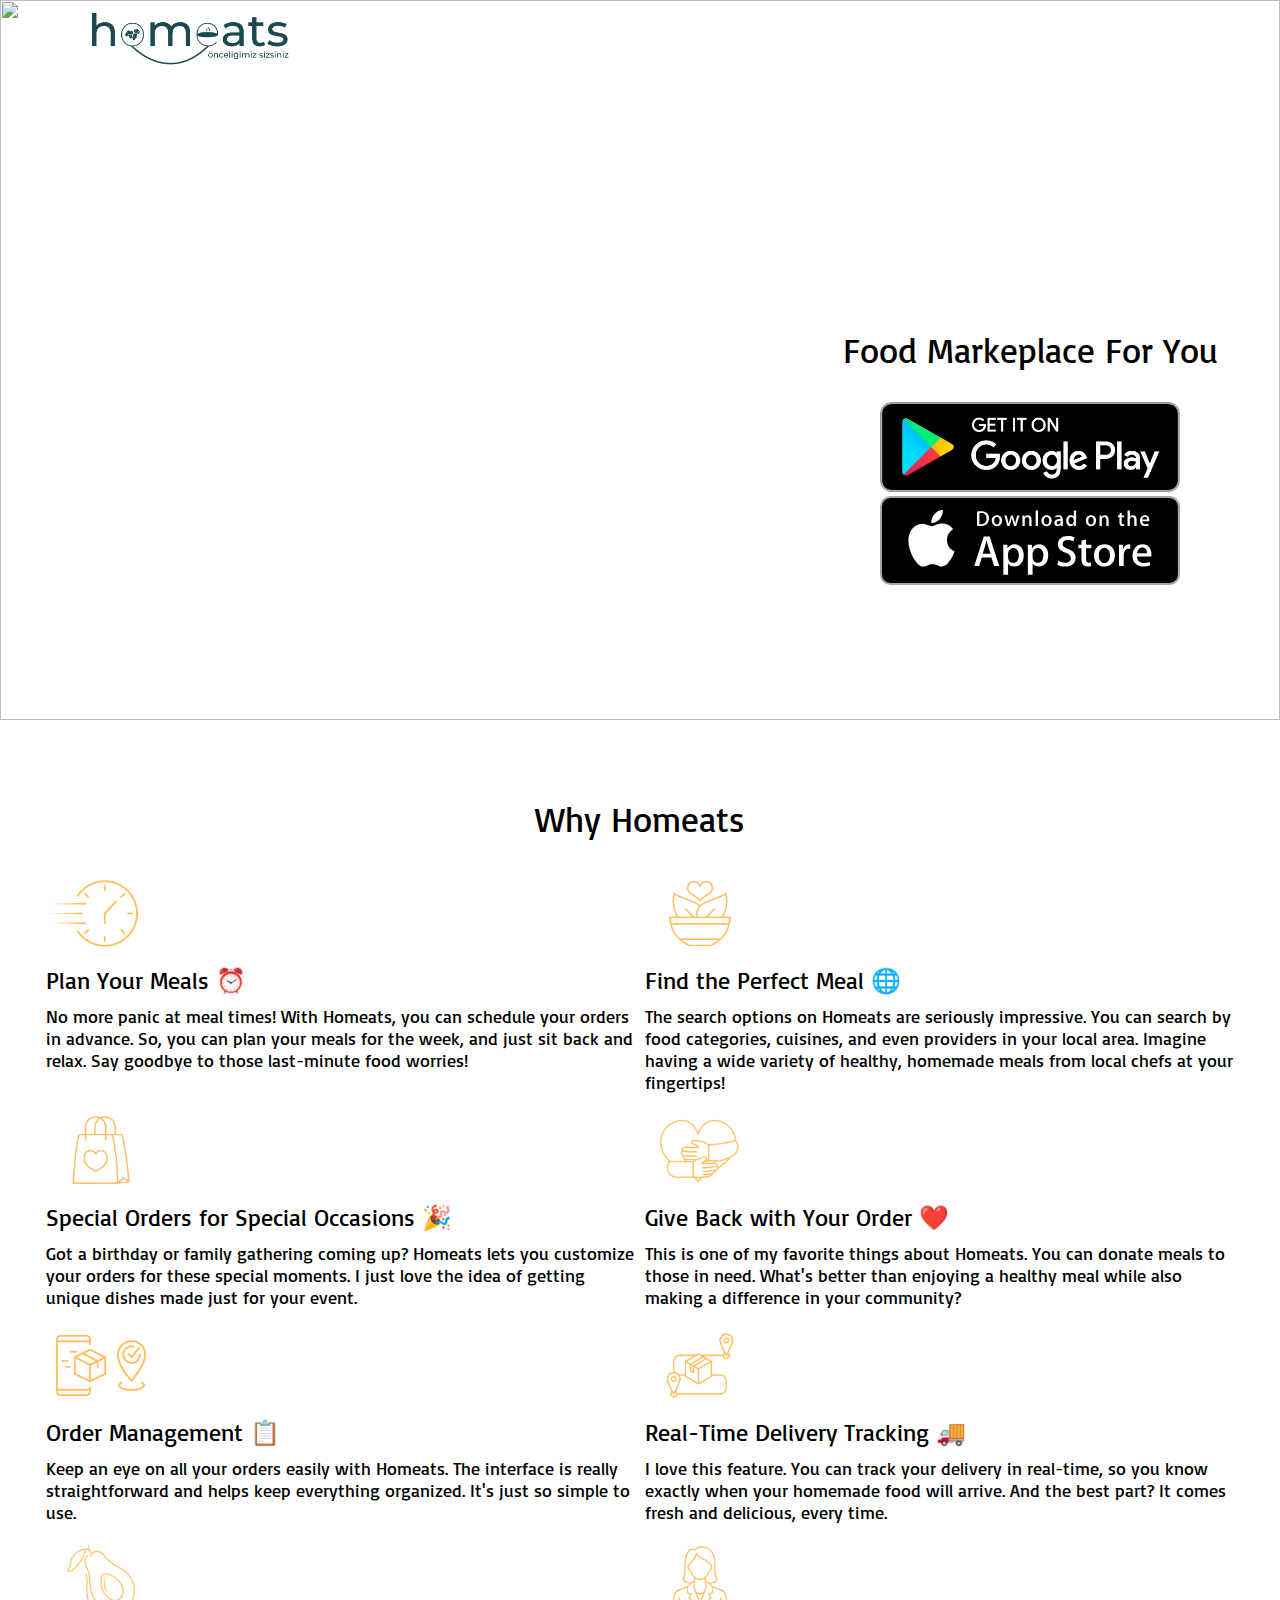
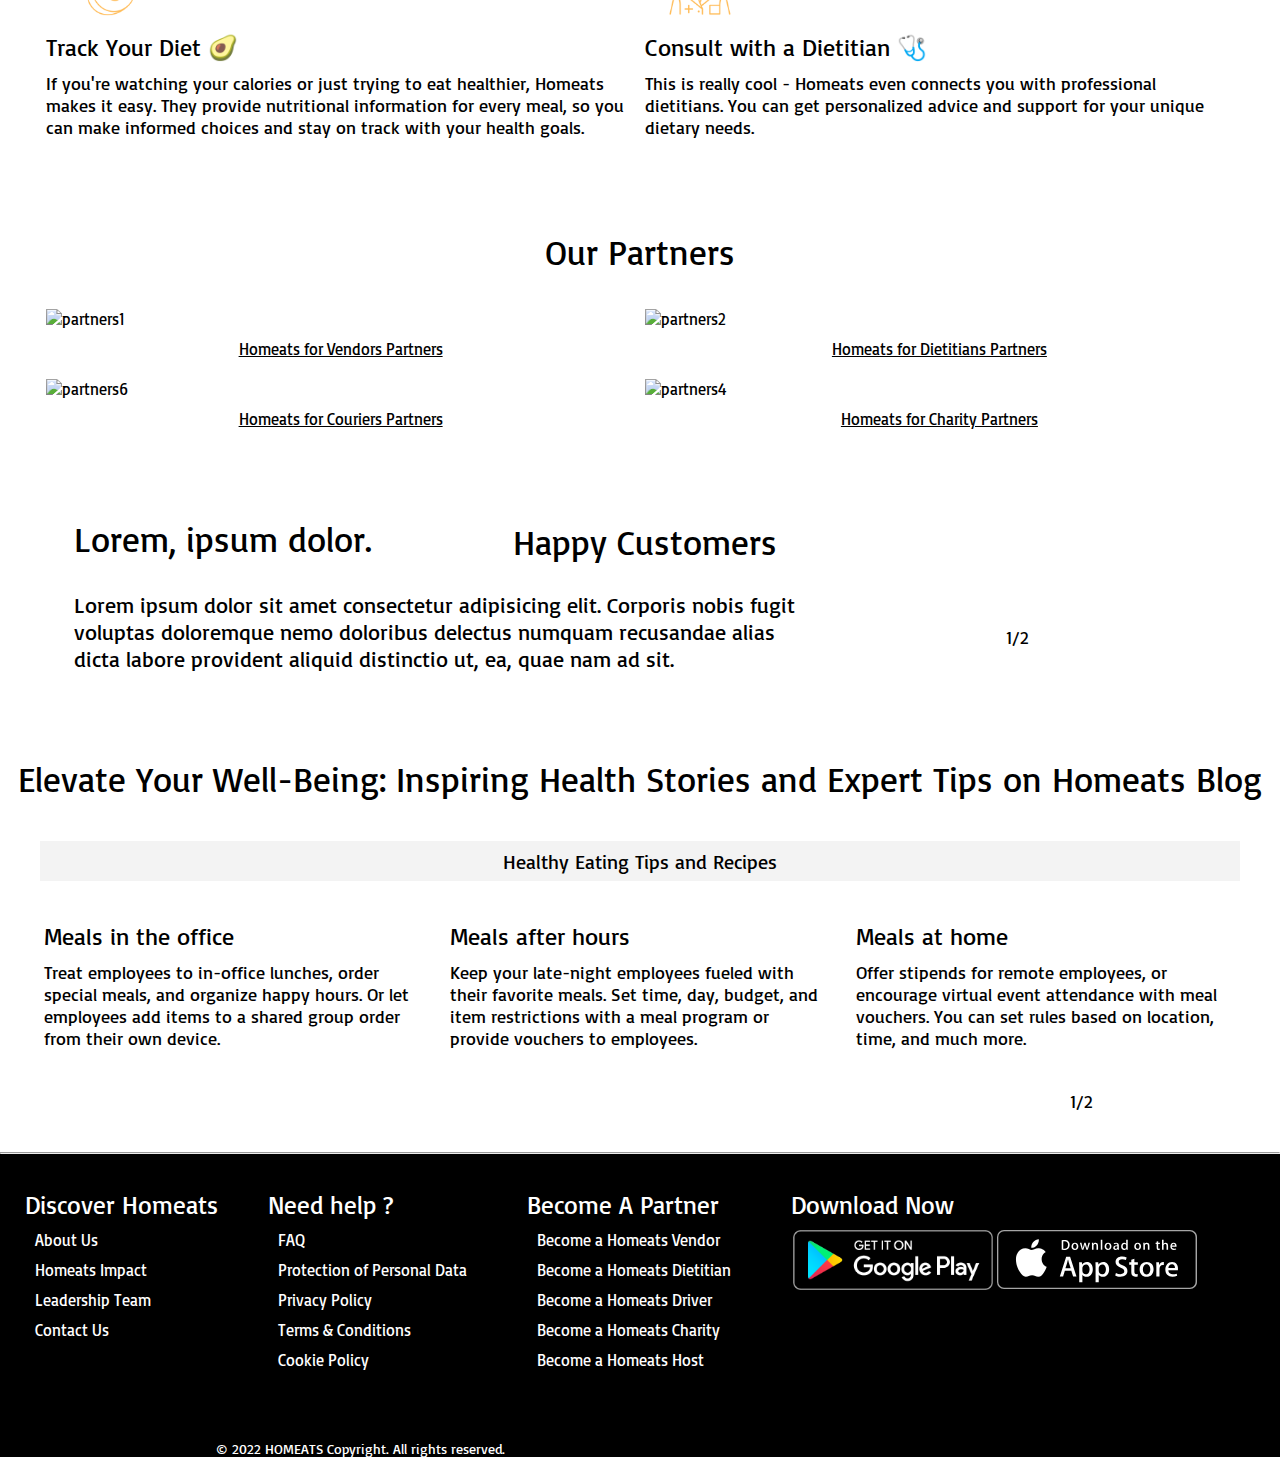
==== commit 606f5d2b: "main+footer" ====
--- a/index.html
+++ b/index.html
@@ -78,6 +78,9 @@
                     </a>    
                 </div>
             </div>
+            <button id="fb">
+                black footer
+            </button>
         </div>
 
         <div class="nav-shadow" id="nav-shadow"></div>
@@ -90,7 +93,7 @@
     <main>
         <div id="box">
             <img class="large" src="images/home-page/Banner-large.png">
-            <img class="small" src="images/home-page/Banner-small.png">
+            <img class="small" src="images/new-banner/Banner.png">
         </div>
         <div id="button">
     
@@ -368,7 +371,7 @@
     <hr>
 
     <!---------------- footer ---------------->
-    <footer>
+    <footer id="footer">
         <div>
             <p class="footer-title">
                 Discover Homeats
--- a/style.css
+++ b/style.css
@@ -143,7 +143,7 @@
 }
 #box > img {
   width: 100vw;
-  height:100vh;
+  height:90vh;
 }
 /* .main-statement{
     font-size: 20px;
@@ -397,7 +397,7 @@
 
 /* -------- footer -------- */
 footer{
-  /* background-color: rgb(110, 110, 110); */
+  background-color:  black;
   /* margin-bottom: -25px; */
   /* margin-top: -1px; */
   /* padding-top: 10px; */
@@ -405,6 +405,7 @@
 footer > div {
   /* space */
   margin: 25px;
+  color: white;
 }
 .footer-title {
   font-size: 25px;
@@ -412,6 +413,7 @@
   margin: 10px 0;
 }
 footer > div > a {
+  color: white;
   /* display */
   display: block;
   /* space */
@@ -426,6 +428,7 @@
 .footer-end {
   display: flex;
   flex-wrap: wrap;
+  margin-bottom: 0px;
 }
 .social-media {
   font-size: 25px;
@@ -433,6 +436,7 @@
   width: 90vw;
 }
 .social-media > a {
+  color: white;
   /* display */
   display: block;
   /* space */
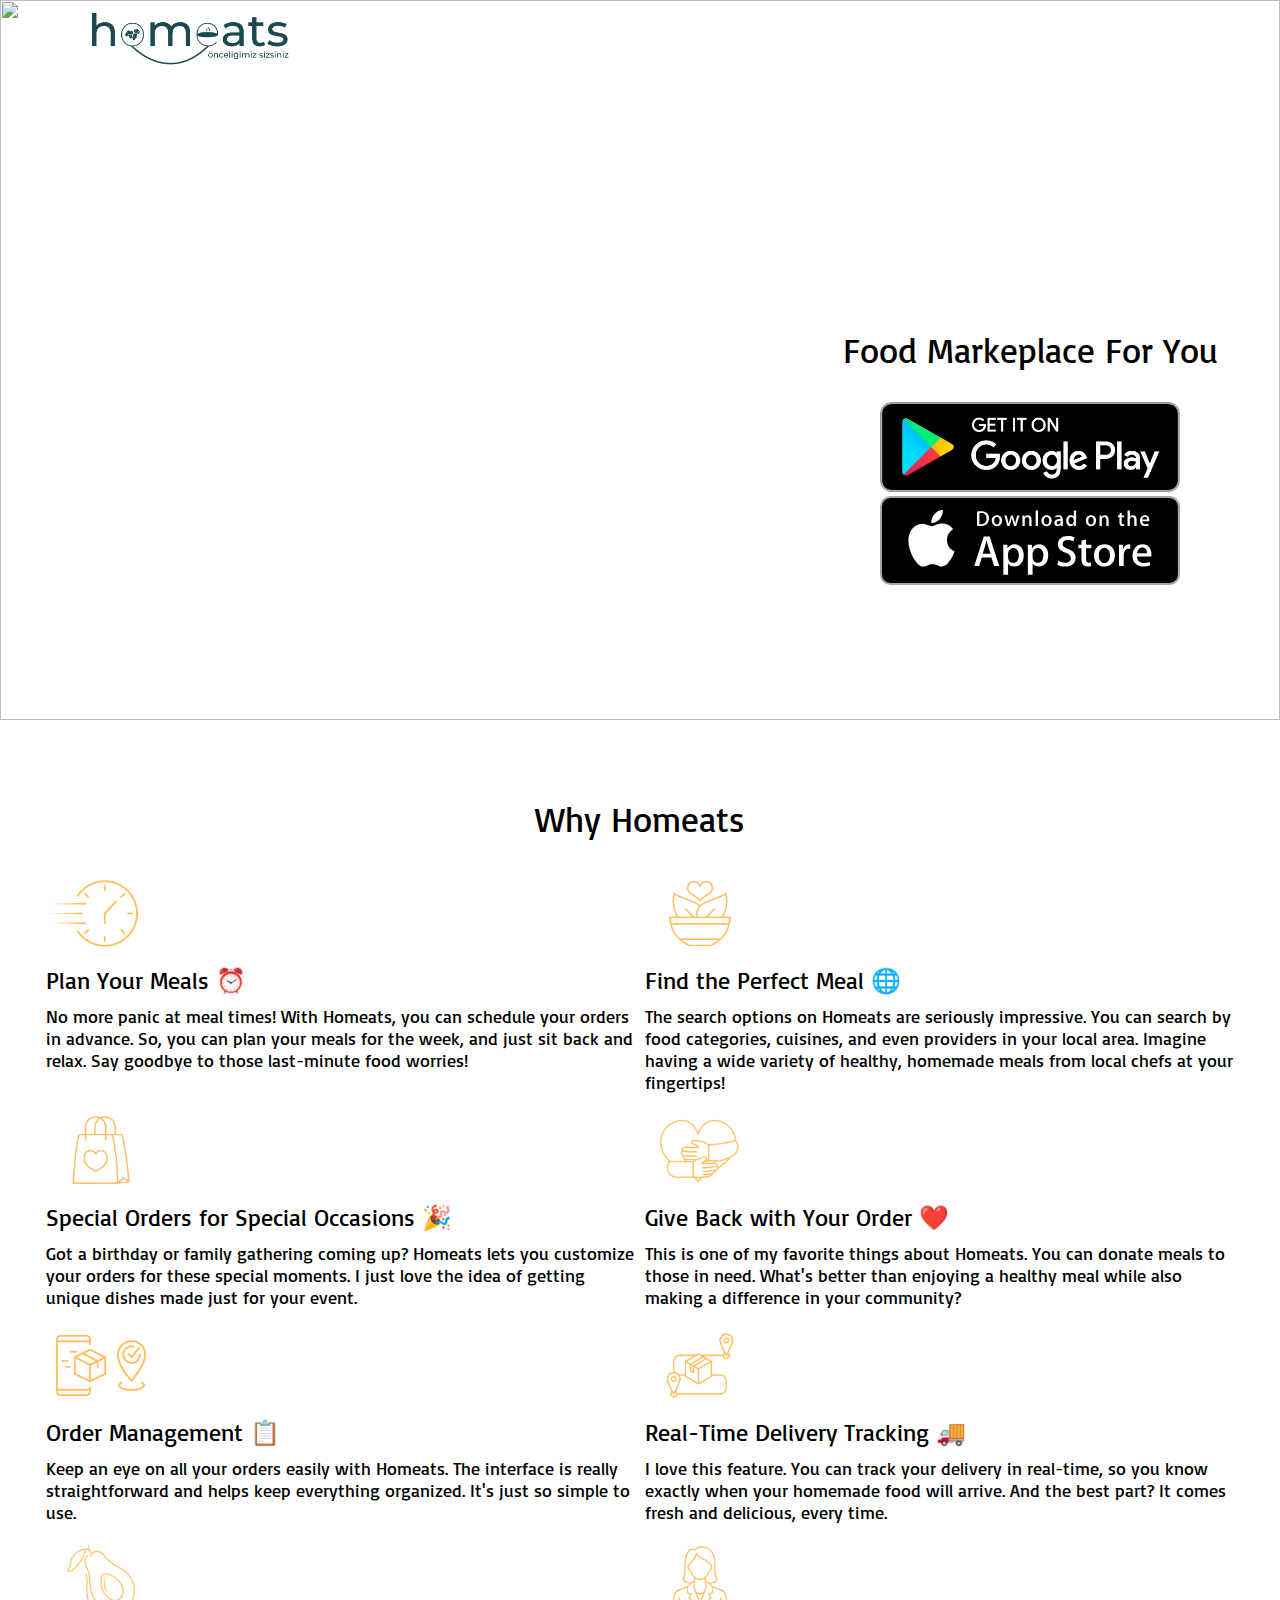
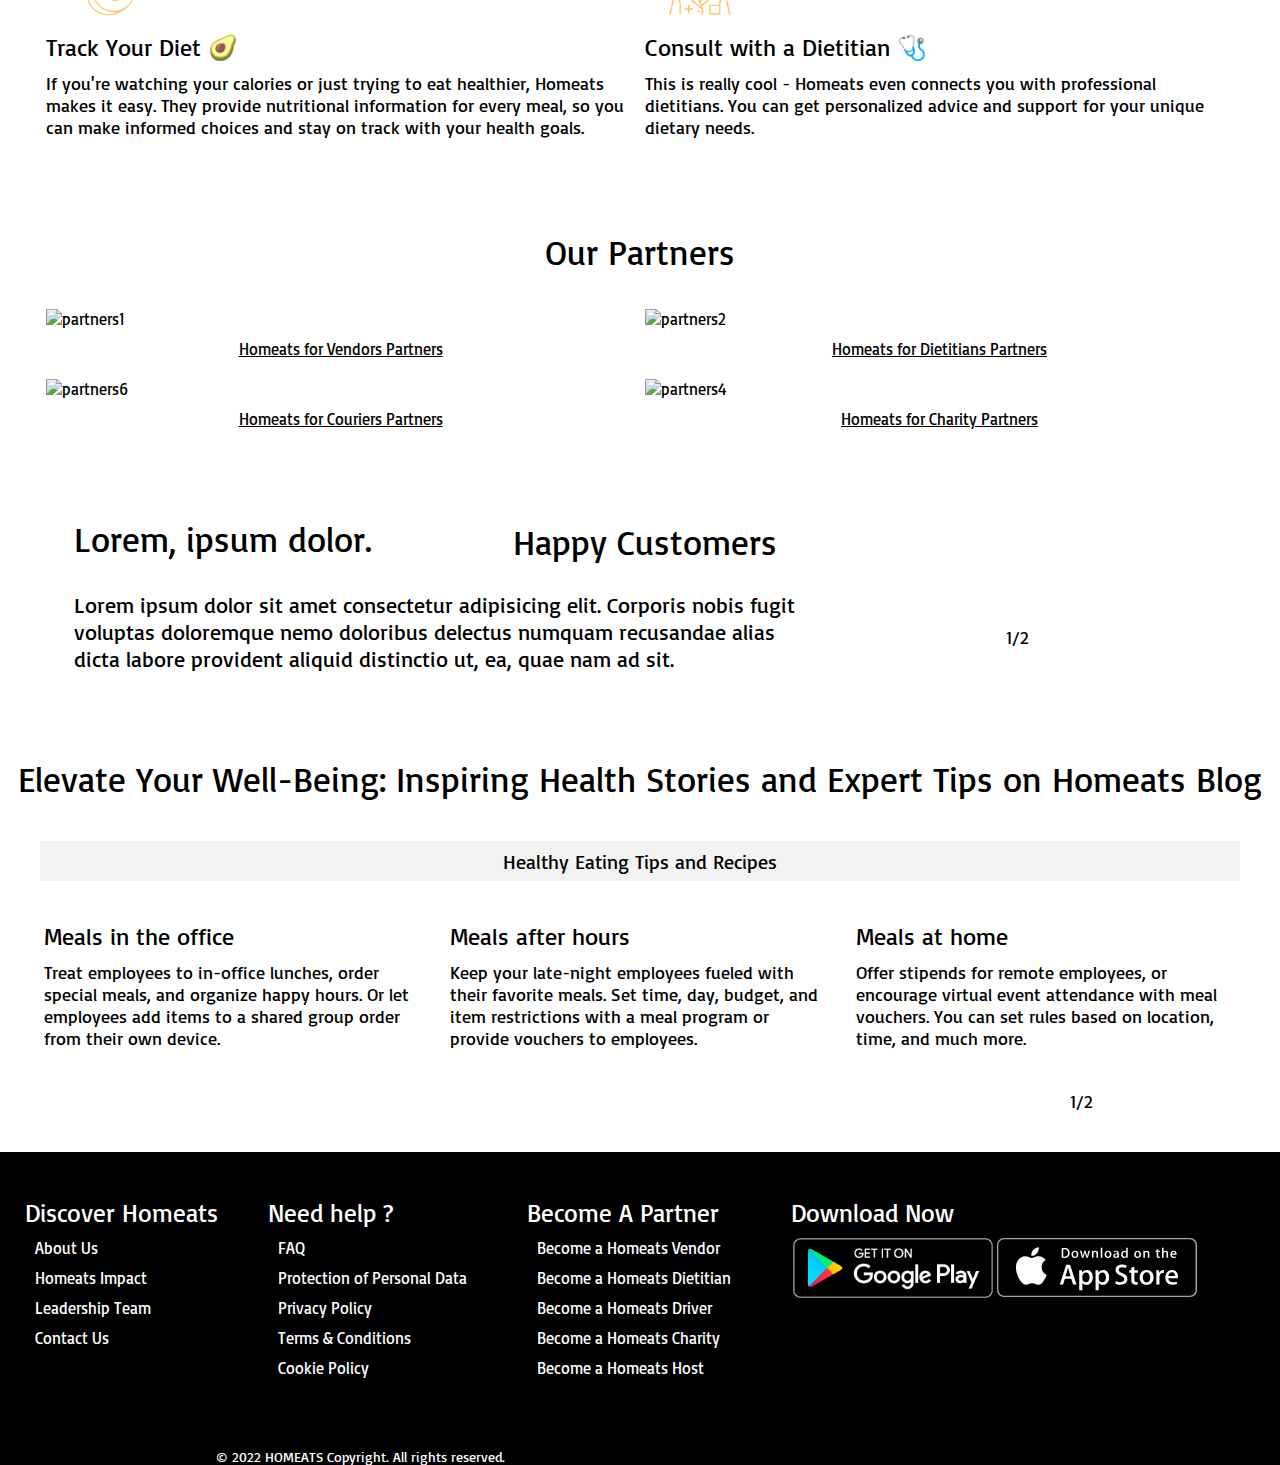
==== commit cb753c12: "last game" ====
--- a/index.html
+++ b/index.html
@@ -78,9 +78,6 @@
                     </a>    
                 </div>
             </div>
-            <button id="fb">
-                black footer
-            </button>
         </div>
 
         <div class="nav-shadow" id="nav-shadow"></div>
@@ -368,7 +365,6 @@
     </section>
     <!---------------------------------------->
 
-    <hr>
 
     <!---------------- footer ---------------->
     <footer id="footer">
--- a/style.css
+++ b/style.css
@@ -397,6 +397,7 @@
 
 /* -------- footer -------- */
 footer{
+  padding-top: 10px;
   background-color:  black;
   /* margin-bottom: -25px; */
   /* margin-top: -1px; */
@@ -436,11 +437,13 @@
   width: 90vw;
 }
 .social-media > a {
-  color: white;
   /* display */
   display: block;
   /* space */
   margin: 5px;
+}
+.footer-end .social-media > a {
+  color: white;
 }
 .copy-right {
   font-size: 14px;
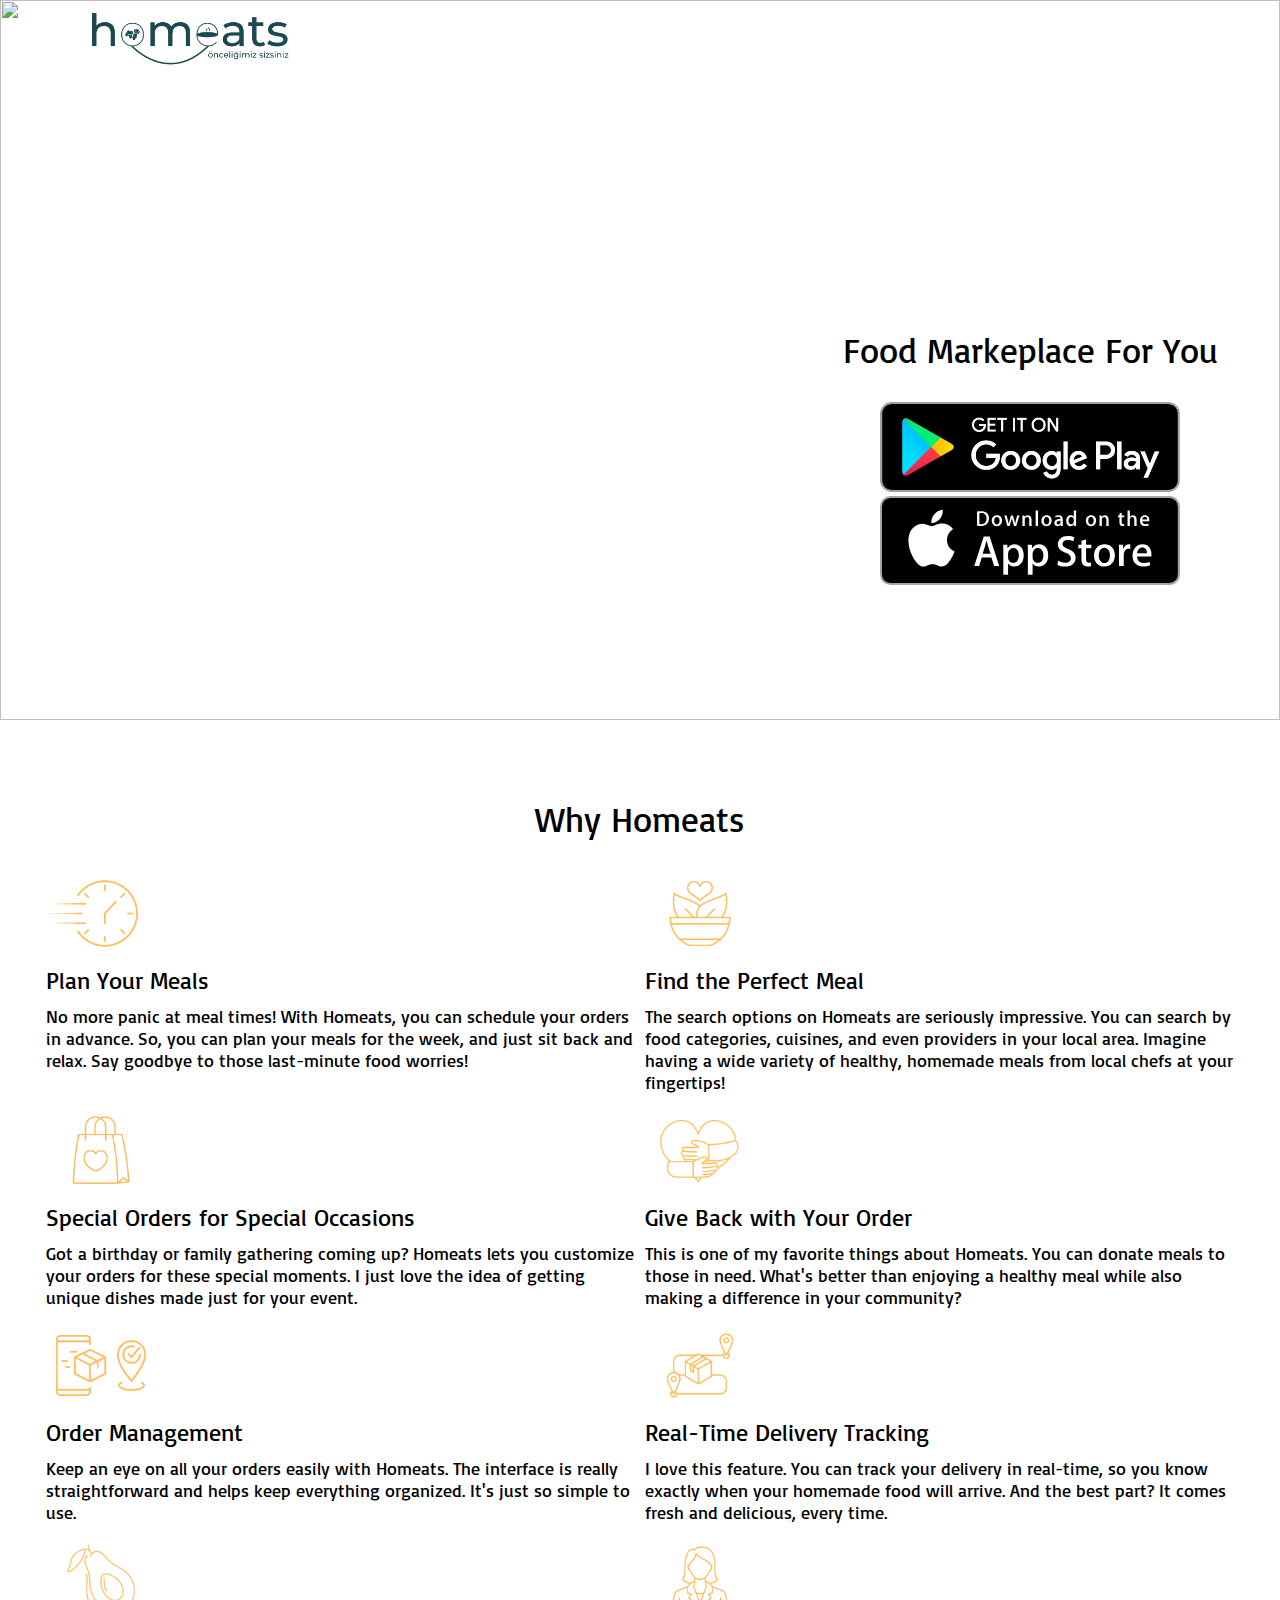
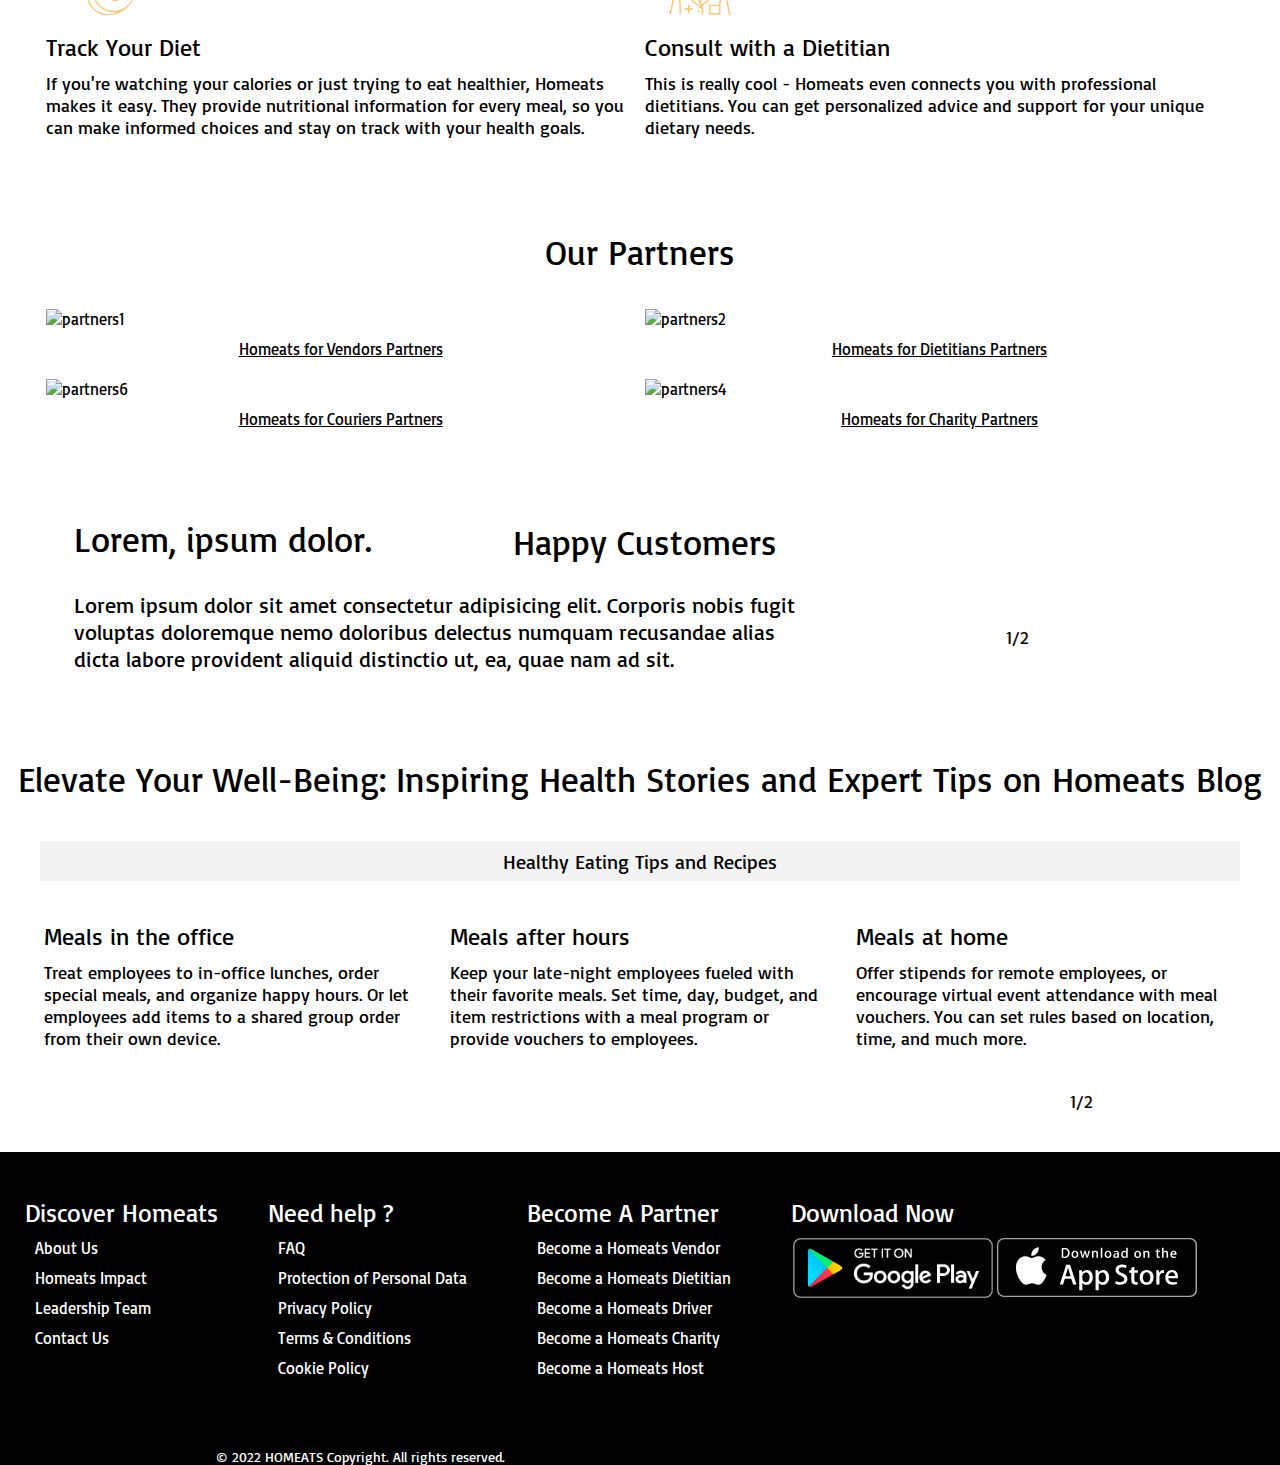
==== commit be66e31f: "no" ====
--- a/index.html
+++ b/index.html
@@ -119,7 +119,7 @@
         <div class="feature">
             <img src="images/home-page/Why Homeats (2).png" alt="feature1">
             <p class="feature-title">
-                Plan Your Meals ⏰
+                Plan Your Meals
             </p>
             <p class="feature-text">
                 No more panic at meal times! With Homeats, you can schedule your orders in advance. So, you can plan your meals for the week, and just sit back and relax. Say goodbye to those last-minute food worries!
@@ -128,7 +128,7 @@
         <div class="feature">
             <img src="images/home-page/Why Homeats (3).png" alt="feature3">
             <p class="feature-title">
-                Find the Perfect Meal 🌐
+                Find the Perfect Meal
             </p>
             <p class="feature-text">
                 The search options on Homeats are seriously impressive. You can search by food categories, cuisines, and even providers in your local area. Imagine having a wide variety of healthy, homemade meals from local chefs at your fingertips!
@@ -137,7 +137,7 @@
         <div class="feature">
             <img src="images/home-page/Why Homeats (4).png" alt="feature4">
             <p class="feature-title">
-                Special Orders for Special Occasions 🎉
+                Special Orders for Special Occasions
             </p>
             <p class="feature-text">
                 Got a birthday or family gathering coming up? Homeats lets you customize your orders for these special moments. I just love the idea of getting unique dishes made just for your event.
@@ -146,7 +146,7 @@
         <div class="feature">
             <img src="images/home-page/Why Homeats (5).png" alt="feature5">
             <p class="feature-title">
-                Give Back with Your Order ❤️
+                Give Back with Your Order
             </p>
             <p class="feature-text">
                 This is one of my favorite things about Homeats. You can donate meals to those in need. What's better than enjoying a healthy meal while also making a difference in your community?
@@ -155,7 +155,7 @@
         <div class="feature">
             <img src="images/home-page/Why Homeats (6).png" alt="feature7">
             <p class="feature-title">
-                Order Management 📋
+                Order Management
             </p>
             <p class="feature-text">
                 Keep an eye on all your orders easily with Homeats. The interface is really straightforward and helps keep everything organized. It's just so simple to use.
@@ -164,7 +164,7 @@
         <div class="feature">
             <img src="images/home-page/Why Homeats (7).png" alt="feature8">
             <p class="feature-title">
-                Real-Time Delivery Tracking 🚚
+                Real-Time Delivery Tracking
             </p>
             <p class="feature-text">
                 I love this feature. You can track your delivery in real-time, so you know exactly when your homemade food will arrive. And the best part? It comes fresh and delicious, every time.
@@ -173,7 +173,7 @@
         <div class="feature">
             <img src="images/home-page/Why Homeats (8).png" alt="feature6">
             <p class="feature-title">
-                Track Your Diet 🥑
+                Track Your Diet
             </p>
             <p class="feature-text">
                 If you're watching your calories or just trying to eat healthier, Homeats makes it easy. They provide nutritional information for every meal, so you can make informed choices and stay on track with your health goals.
@@ -182,7 +182,7 @@
         <div class="feature">
             <img src="images/home-page/Why Homeats (9).png" alt="feature2">
             <p class="feature-title">
-                Consult with a Dietitian 🩺
+                Consult with a Dietitian
             </p>
             <p class="feature-text">
                 This is really cool - Homeats even connects you with professional dietitians. You can get personalized advice and support for your unique dietary needs.
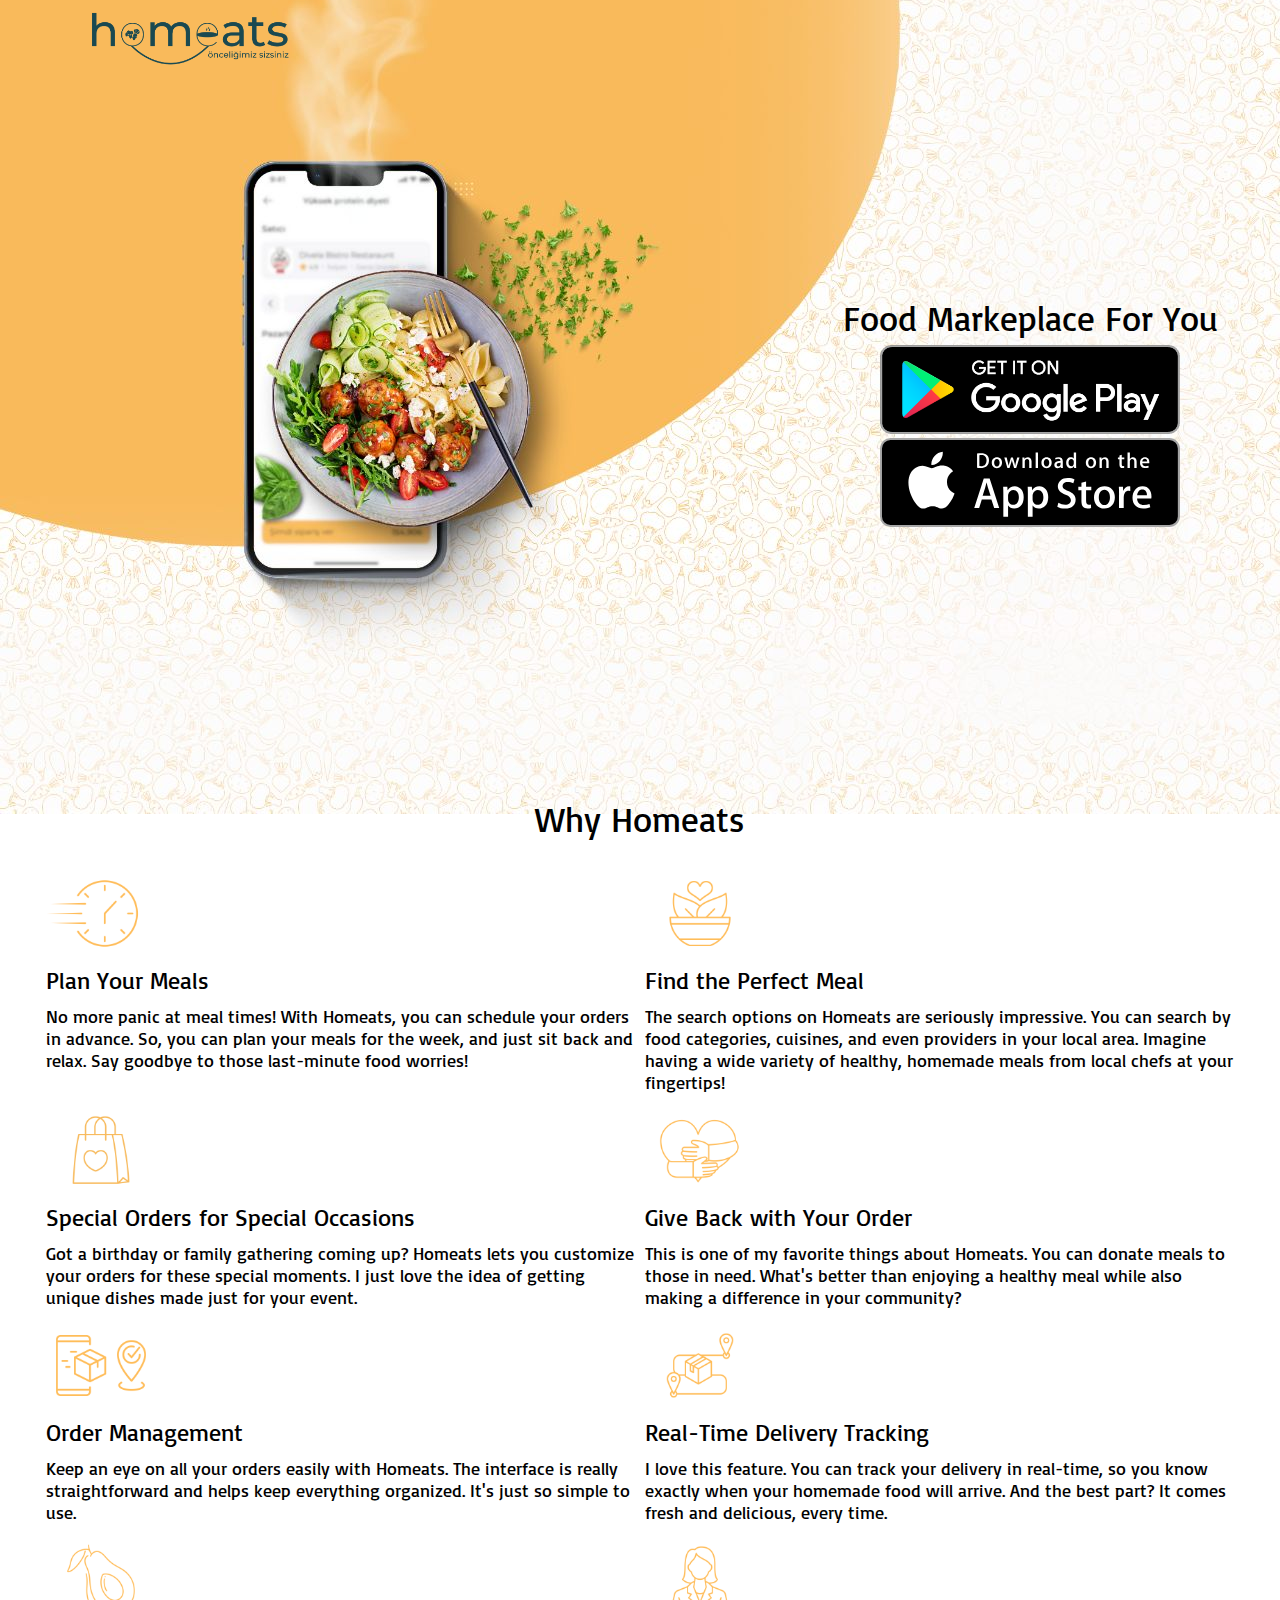
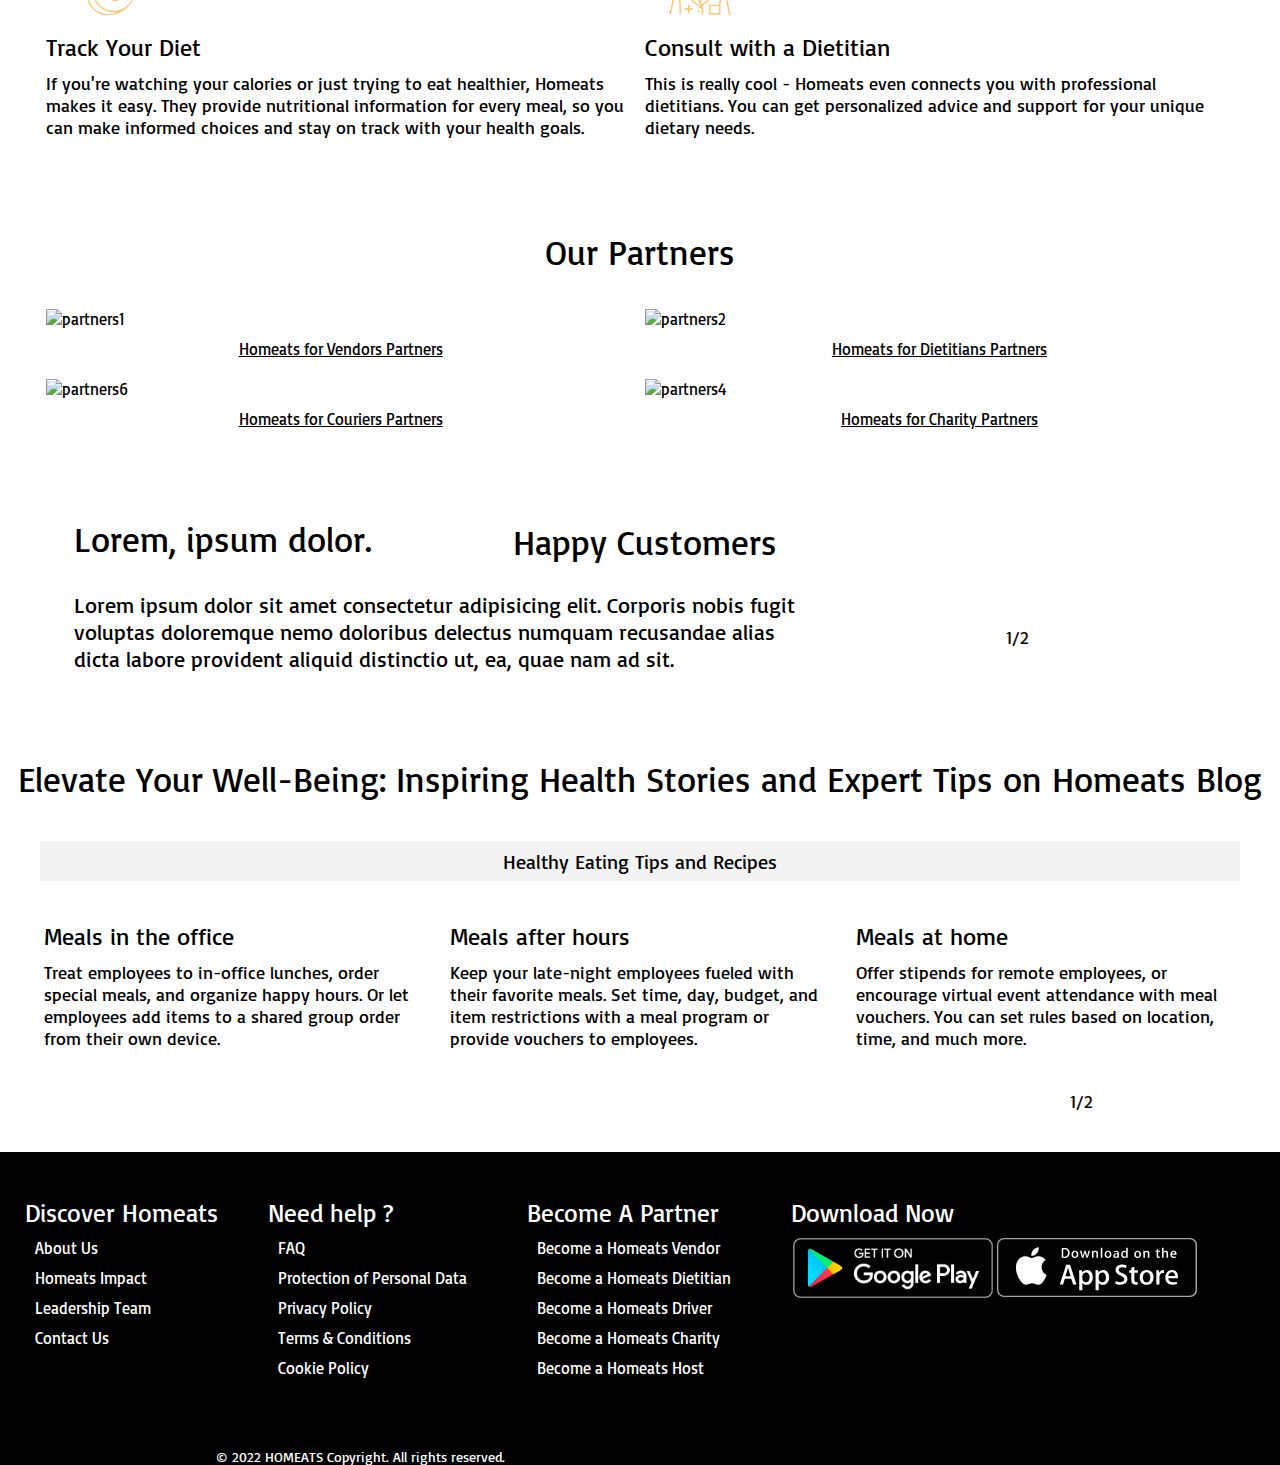
==== commit 84f4e2fd: "t3bne alimage" ====
--- a/index.html
+++ b/index.html
@@ -89,8 +89,8 @@
     <!---------------- main ---------------->
     <main>
         <div id="box">
-            <img class="large" src="images/home-page/Banner-large.png">
-            <img class="small" src="images/new-banner/Banner.png">
+            <img class="large" src="images/new-banner/Banner-x.jpeg">
+            <img class="small" src="images/new-banner/Banner-y.png">
         </div>
         <div id="button">
     
@@ -246,7 +246,7 @@
                         Lorem ipsum dolor sit amet consectetur adipisicing elit. Corporis nobis fugit voluptas doloremque nemo doloribus delectus numquam recusandae alias dicta labore provident aliquid distinctio ut, ea, quae nam ad sit.
                     </p>
                 </div>
-                <img src="images/home-page/Happy costumers.png" alt="">
+                <img src="images/home-page/Happy costumers (3).png" alt="">
             </div>
             <div class="stories-slider">
                 <i class="fa-solid fa-chevron-right"></i>
@@ -319,7 +319,7 @@
         </div>
         <div class="blog-section" id="blog-section1">
             <div class="blog" id="blog1">
-                <img src="images/home-page/Happy costumers (3).png" alt="">
+                <img src="images/home-page/Happy costumers.png" alt="">
                 <p class="blog-title">
                     Meals in the office
                 </p>
--- a/style.css
+++ b/style.css
@@ -78,7 +78,7 @@
   max-width: 88vw;
   height: 100vh;
   /* move */
-  position: fixed;
+  position: fixed; 
   top: 0;
   left: -300px;
   transition: transform 130ms ease-in-out;
@@ -143,7 +143,7 @@
 }
 #box > img {
   width: 100vw;
-  height:90vh;
+  height:80vh;
 }
 /* .main-statement{
     font-size: 20px;
@@ -159,8 +159,11 @@
   position: relative;
   bottom: 130px;
   /* size */
-  height: 90vh;
+  height: 85vh;
   width: 100vw;
+}
+.main-content .statement{
+  margin-bottom: 5px;
 }
 .main-app-link {
   /* size */
@@ -451,26 +454,32 @@
 }
 /* ------------------------ */
 
+/* ------------------------ 300px ------------------------ */
+@media (min-width: 300px) {
+}
 /* ------------------------ 360px ------------------------ */
 @media (min-width: 360px) {
-  #box > img{
-    height: 40vh;
+  #box > img {
+    height:100vh;
+    /* max-width: 400px; */
   }
   .main-content{
-    top:120px;
-    height: 70vh;
-  }
-  .small{
-    display: none;
-  }
-  .large{
-    display: inline;
+    top: -100px;
   }
 }
 /* -------------------------------------------------------- */
 
 /* ------------------------ 460px ------------------------ */
 @media (min-width: 460px) {
+  #box > img {
+    height:120vw;
+  }
+  .main-content{
+    top: 18vw;
+    left: 25vw;
+    
+  }
+
   .stories{
     position: relative;
   }
@@ -496,11 +505,17 @@
 /* ------------------------ 560px ------------------------ */
 @media (min-width: 560px) {
   /* -------- main -------- */
+  .small{
+    display: none;
+  }
+  .large{
+    display: inline;
+  }
   #box > img {
-    height: 80vh;
+    height: auto;
   }
   .main-content {
-    height: 80vh;
+    height: 50vh;
   }
 
   
@@ -610,6 +625,11 @@
   .statement {
     font-size: 26px;
   }
+  #box > img {
+    height: auto;
+    position: relative;
+    bottom: 10vh;
+  }
   /* ------------------------ */
   .story{
     /* bottom:40vw; */
@@ -663,7 +683,7 @@
     /* move */
     position: absolute;
     left: calc(50vw - 250px);
-    top: 60px;
+    top: 150px;
   }
   .main-app-link {
     /* size */
@@ -722,4 +742,9 @@
     } */
   /* ------------------------ */
 }
+@media (min-width:1000px) {
+  #box > img {
+    bottom: 15vw;
+  }
+}
 /* -------------------------------------------------------- */
